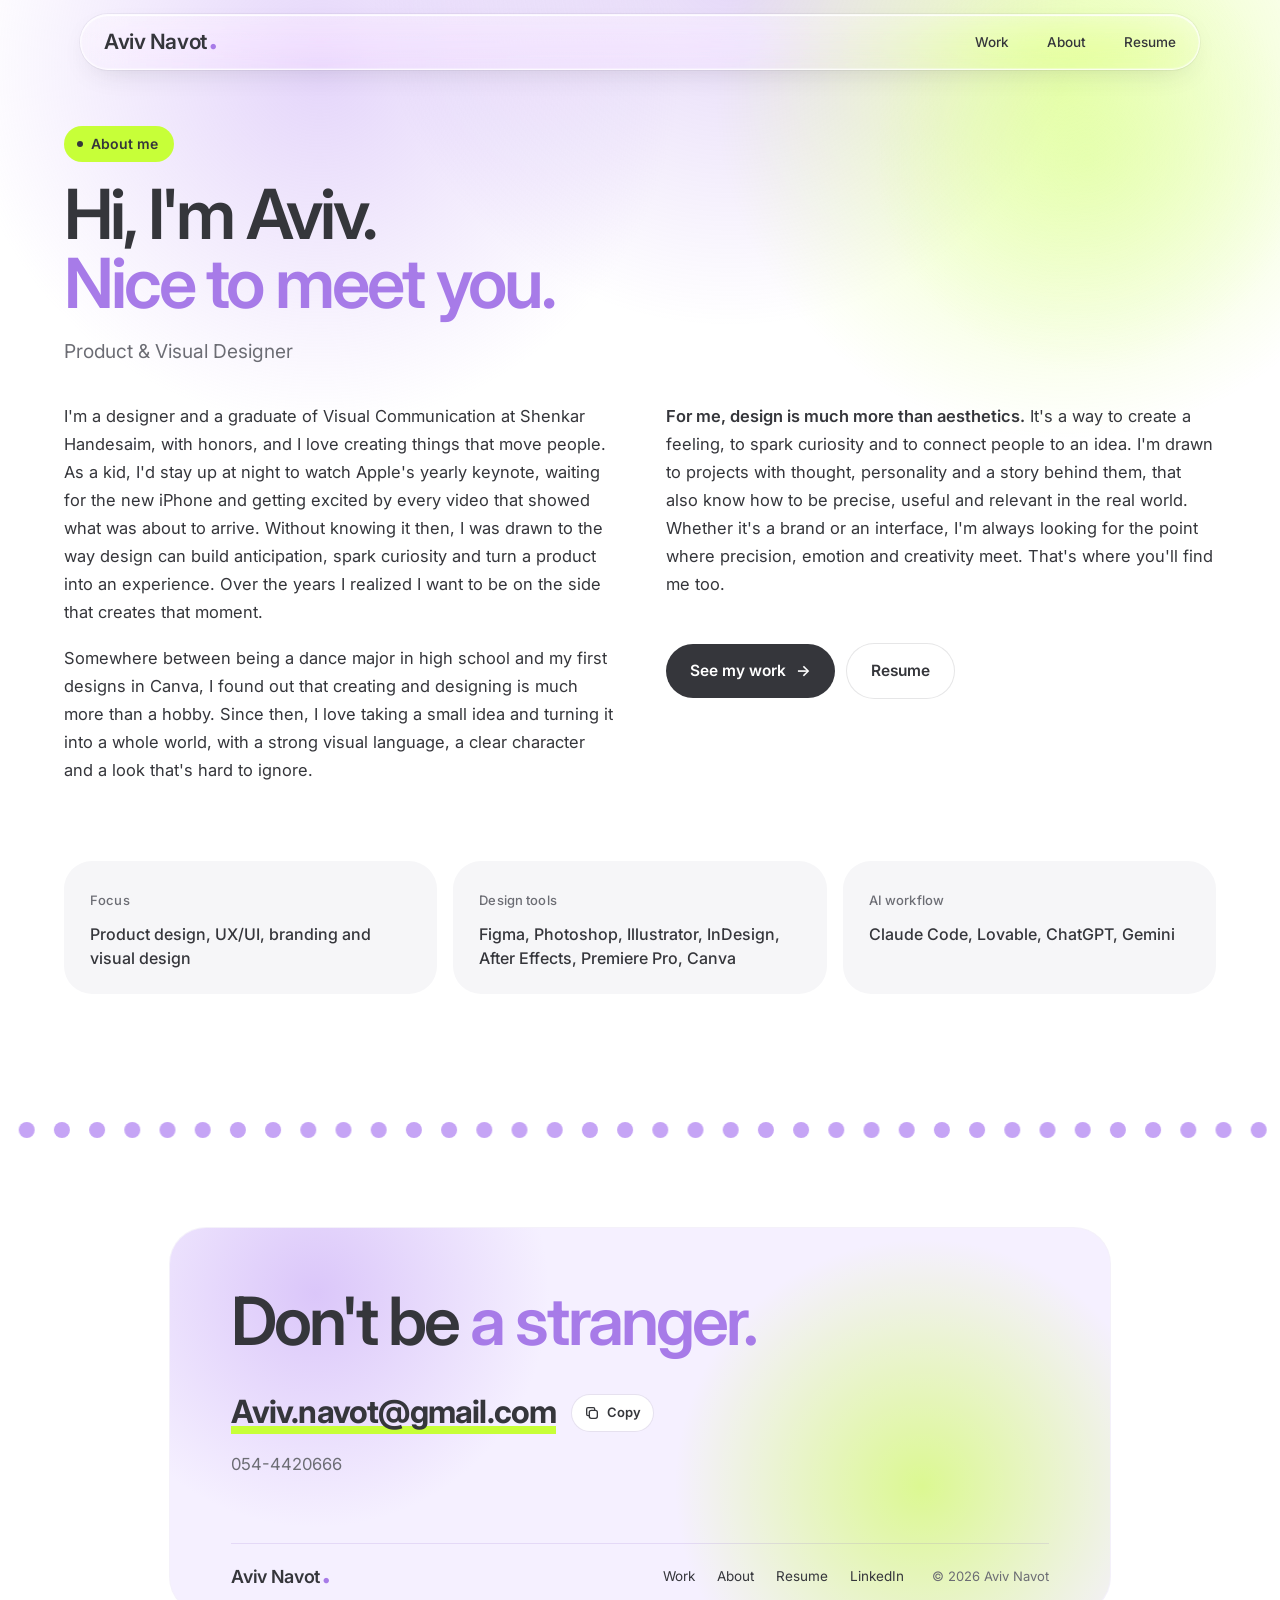
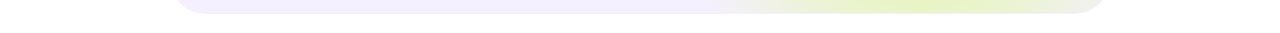
==== about.html @ 305eea99 "Redesign portfolio: new homepage, case studies, about and resume pages Co-Authored-By: Claude Opus 5" ====
<!DOCTYPE html>
<html lang="en" dir="ltr">
<head>
<meta charset="UTF-8">
<meta name="viewport" content="width=device-width, initial-scale=1.0">
<title>About — Aviv Navot</title>
<meta name="description" content="About Aviv Navot, product and visual designer from Herzliya: branding, UX/UI and digital experiences that feel alive.">
<link rel="preconnect" href="https://fonts.googleapis.com">
<link rel="preconnect" href="https://fonts.gstatic.com" crossorigin>
<link href="https://fonts.googleapis.com/css2?family=Inter:opsz,wght@14..32,300..700&display=swap" rel="stylesheet">
<link rel="stylesheet" href="css/style.css">
<link rel="stylesheet" href="css/case-study.css?v=29">
<link rel="stylesheet" href="css/home.css?v=3">
</head>
<body class="cs about" data-title-en="About — Aviv Navot">

  <header class="nav">
    <div class="nav-inner">
      <a href="index.html" class="brand">Aviv Navot<span class="dot">.</span></a>
      <button class="nav-toggle" id="navToggle" aria-label="Menu" aria-expanded="false">
        <span></span><span></span><span></span>
      </button>
      <nav class="nav-links" id="navLinks">
        <a href="index.html#work"><span class="en">Work</span></a>
        <a href="about.html"><span class="en">About</span></a>
        <a href="resume.html"><span class="en">Resume</span></a>
      </nav>
    </div>
  </header>

  <main>
    <section class="ab-hero">
      <div class="cs-aurora" aria-hidden="true"><i></i><i></i><i></i><i></i></div>
      <div class="ab-grid solo">
        <div class="ab-copy">
          <span class="cs-pill reveal"><span class="en">About me</span></span>
          <h1 class="ab-title reveal">Hi, I'm Aviv.<br><em>Nice to meet you.</em></h1>
          <p class="ab-role reveal">Product &amp; Visual Designer</p>

          <div class="ab-text"><div class="ab-col">
            <p class="reveal">I'm a designer and a graduate of Visual Communication at Shenkar Handesaim, with honors, and I love creating things that move people. As a kid, I'd stay up at night to watch Apple's yearly keynote, waiting for the new iPhone and getting excited by every video that showed what was about to arrive. Without knowing it then, I was drawn to the way design can build anticipation, spark curiosity and turn a product into an experience. Over the years I realized I want to be on the side that creates that moment.</p>
            <p class="reveal">Somewhere between being a dance major in high school and my first designs in Canva, I found out that creating and designing is much more than a hobby. Since then, I love taking a small idea and turning it into a whole world, with a strong visual language, a clear character and a look that's hard to ignore.</p>
          </div>
          <div class="ab-col">
            <p class="reveal"><strong>For me, design is much more than aesthetics.</strong> It's a way to create a feeling, to spark curiosity and to connect people to an idea. I'm drawn to projects with thought, personality and a story behind them, that also know how to be precise, useful and relevant in the real world. Whether it's a brand or an interface, I'm always looking for the point where precision, emotion and creativity meet. That's where you'll find me too.</p>
            <div class="ab-actions reveal">
            <a href="index.html#work" class="ab-btn">See my work <span aria-hidden="true">→</span></a>
            <a href="resume.html" class="ab-btn ghost">Resume</a>
          </div>
          </div></div>
        </div>
      </div>

      <div class="ab-facts">
        <div class="cs-card reveal"><span class="cs-label">Focus</span><p>Product design, UX/UI, branding and visual design</p></div>
        <div class="cs-card reveal"><span class="cs-label">Design tools</span><p>Figma, Photoshop, Illustrator, InDesign, After Effects, Premiere Pro, Canva</p></div>
        <div class="cs-card reveal"><span class="cs-label">AI workflow</span><p>Claude Code, Lovable, ChatGPT, Gemini</p></div>
      </div>
    </section>

    <section class="ab-dots" aria-hidden="true">
      <div class="hm-dots sm"></div>
    </section>
  </main>

  <footer class="cta-foot" id="contact">
    <div class="cta-card reveal">
      <span class="cta-aura" aria-hidden="true"></span>
      <h2 class="cta-title">Don't be <em>a stranger.</em></h2>
      <button type="button" class="cta-mail" data-copy="Aviv.navot@gmail.com" aria-label="Copy my email address: Aviv.navot@gmail.com">
        <span class="addr">Aviv.navot@gmail.com</span>
        <span class="cta-tip" aria-live="polite"><svg viewBox="0 0 24 24" aria-hidden="true"><rect x="8" y="8" width="12" height="12" rx="3"/><path d="M16 8V6a2 2 0 0 0-2-2H6a2 2 0 0 0-2 2v8a2 2 0 0 0 2 2h2"/></svg><span class="lbl">Copy</span></span>
      </button>
      <a class="cta-phone" href="tel:0544420666">054-4420666</a>
      <div class="cta-bottom">
        <a href="index.html" class="brand">Aviv Navot<span class="dot">.</span></a>
        <nav class="cta-links" aria-label="Footer">
          <a href="index.html#work">Work</a>
          <a href="about.html">About</a>
          <a href="resume.html">Resume</a>
          <a href="https://www.linkedin.com/in/aviv-navot-5a4806437" target="_blank" rel="noopener">LinkedIn</a>
        </nav>
        <span class="cta-note">© 2026 Aviv Navot</span>
      </div>
    </div>
  </footer>

  <script src="js/main.js"></script>
  <script src="js/case-study.js?v=27"></script>
  <script src="js/home.js?v=3"></script>
</body>
</html>
---- css/style.css ----
/* ============================================
   Aviv Navot — Portfolio
   Design system v2 — editorial, clean-lined
   ============================================ */

:root{
  --green-900:#0f3a20;
  --green-800:#1A5632;
  --green-700:#256d40;
  --green-600:#2f8350;
  --blush:#f3d9d6;
  --blush-soft:#f8e9e6;
  --cream:#faf6f0;
  --cream-deep:#f2ead9;
  --ink:#181c1a;
  --ink-soft:#4a534c;
  --line:rgba(24,28,26,0.12);
  --line-on-dark:rgba(250,246,240,0.22);
  --radius-lg:14px;
  --radius-md:10px;
  --radius-sm:6px;
  --maxw:1240px;
  --ease:cubic-bezier(.22,1,.36,1);
  --wine:#7a2140;
  --nav-h:68px;
}

*,*::before,*::after{ box-sizing:border-box; }
html{ scroll-behavior:smooth; }

body{
  margin:0;
  background:var(--cream);
  color:var(--ink);
  font-family:'Inter',-apple-system,BlinkMacSystemFont,sans-serif;
  font-size:16px;
  line-height:1.6;
  -webkit-font-smoothing:antialiased;
  overflow-x:hidden;
  padding-top:var(--nav-h);
}

html[lang="he"] body{ font-family:'Heebo','Inter',sans-serif; }
html[lang="he"]{ direction:rtl; }
html[lang="en"]{ direction:ltr; }

h1,h2,h3,h4{
  margin:0;
  font-family:'Fraunces','Georgia',serif;
  font-weight:600;
  letter-spacing:-0.01em;
  color:var(--green-900);
}
html[lang="he"] h1, html[lang="he"] h2, html[lang="he"] h3, html[lang="he"] h4{
  font-family:'Heebo',sans-serif;
  font-weight:700;
  letter-spacing:0;
}

p{ margin:0; }
a{ color:inherit; text-decoration:none; }
img{ max-width:100%; display:block; }
ul{ margin:0; padding:0; list-style:none; }
button{ font-family:inherit; }

/* language visibility toggle */
html[lang="en"] .he{ display:none !important; }
html[lang="he"] .en{ display:none !important; }

.wrap{
  max-width:var(--maxw);
  margin:0 auto;
  padding:0 clamp(20px,5vw,64px);
}

.eyebrow{
  display:inline-flex;
  align-items:center;
  gap:10px;
  font-size:12.5px;
  letter-spacing:0.16em;
  text-transform:uppercase;
  color:var(--green-700);
  font-weight:600;
}
.eyebrow::before{
  content:"";
  width:26px; height:1px;
  background:var(--green-700);
  display:inline-block;
}
html[lang="he"] .eyebrow{ letter-spacing:0; }
html[lang="he"] .eyebrow::before{ display:none; }
html[lang="he"] .eyebrow::after{
  content:"";
  width:26px; height:1px;
  background:var(--green-700);
  display:inline-block;
}

/* ============ NAV ============ */
/* Default = solid state (used on every page except the homepage hero) */
.nav{
  position:fixed; top:0; left:0; right:0; z-index:200;
  background:rgba(250,246,240,0.92);
  backdrop-filter:blur(14px) saturate(1.2);
  box-shadow:0 8px 26px -20px rgba(15,58,32,0.4);
  padding-top:env(safe-area-inset-top);
  transition:background .4s var(--ease), box-shadow .4s var(--ease);
}
.nav-inner{
  max-width:var(--maxw);
  margin:0 auto;
  padding:15px clamp(18px,5vw,64px);
  display:flex;
  align-items:center;
  justify-content:space-between;
  gap:16px;
}
.brand{
  font-family:'Fraunces',serif;
  font-weight:600;
  font-size:21px;
  color:var(--green-900);
  letter-spacing:-0.02em;
  display:flex;
  align-items:baseline;
  gap:8px;
  transition:color .4s var(--ease);
  white-space:nowrap;
}
html[lang="he"] .brand{ font-family:'Heebo',sans-serif; }
.brand .dot{ color:var(--green-700); font-size:36px; line-height:0; margin-left:-.17em; }

.nav-links{
  display:flex;
  align-items:center;
  gap:10px;
}
.nav-links a{
  font-size:13.5px;
  font-weight:600;
  color:var(--cream);
  padding:9px 18px;
  border-radius:999px;
  background:var(--green-800);
  transition:background .3s var(--ease), color .3s var(--ease);
  white-space:nowrap;
}
.nav-links a:hover{ background:var(--green-700); }

.lang-toggle{
  display:flex;
  align-items:center;
  gap:8px;
  font-size:12.5px;
  font-weight:600;
  flex:none;
}
.lang-toggle button{
  border:none;
  background:none;
  padding:2px 0;
  font-size:12.5px;
  font-weight:600;
  letter-spacing:0.02em;
  color:var(--ink-soft);
  cursor:pointer;
  position:relative;
  transition:color .3s var(--ease);
}
.lang-toggle button.active{ color:var(--green-800); }
.lang-toggle button.active::after{
  content:"";
  position:absolute; left:0; right:0; bottom:-4px;
  height:1.5px; background:var(--green-700);
}
.lang-toggle .sep{ color:var(--line); font-size:12px; }

/* hamburger toggle (mobile) */
.nav-toggle{
  display:none;
  flex:none;
  width:34px; height:34px;
  border:none; background:none;
  padding:0; margin:0;
  cursor:pointer;
  position:relative;
  z-index:210;
}
.nav-toggle span{
  position:absolute; left:6px; right:6px;
  height:2px; background:var(--green-900);
  border-radius:2px;
  transition:transform .3s var(--ease), opacity .3s var(--ease), background .3s var(--ease);
}
.nav-toggle span:nth-child(1){ top:11px; }
.nav-toggle span:nth-child(2){ top:17px; }
.nav-toggle span:nth-child(3){ top:23px; }
.nav-toggle.open span:nth-child(1){ transform:translateY(6px) rotate(45deg); }
.nav-toggle.open span:nth-child(2){ opacity:0; }
.nav-toggle.open span:nth-child(3){ transform:translateY(-6px) rotate(-45deg); }

/* -- transparent "on hero" state — homepage only, before scrolling past hero -- */
.nav.nav--on-hero{
  background:transparent;
  backdrop-filter:none;
  box-shadow:none;
}
.nav--on-hero .brand{ color:var(--cream); }
.nav--on-hero .brand .dot{ color:var(--blush); }
.nav--on-hero .nav-links a{ color:var(--cream); background:rgba(250,246,240,0.14); }
.nav--on-hero .nav-links a:hover{ background:rgba(250,246,240,0.24); }
.nav--on-hero .lang-toggle button{ color:rgba(250,246,240,0.65); }
.nav--on-hero .lang-toggle button.active{ color:var(--cream); }
.nav--on-hero .lang-toggle button.active::after{ background:var(--blush); }
.nav--on-hero .lang-toggle .sep{ color:rgba(250,246,240,0.4); }
.nav--on-hero .nav-toggle span{ background:var(--cream); }

/* ============ SECTION HEADERS ============ */
.section{ padding:80px 0; }
.section.tight{ padding:44px 0; }
.section-head{ margin-bottom:44px; }
.section-head h2{
  font-size:clamp(28px,3.2vw,40px);
  line-height:1.15;
}

/* ============ HERO ============ */
.hero{ padding:72px 0 84px; }
.hero-grid{
  display:grid;
  grid-template-columns:1.25fr 0.75fr;
  gap:72px;
  align-items:start;
}
.hero-kicker{ margin-bottom:22px; }
.hero h1{
  font-size:clamp(34px,4.2vw,52px);
  line-height:1.12;
  margin-bottom:22px;
  max-width:16ch;
}
.hero h1 em{ font-style:italic; color:var(--green-700); }
html[lang="he"] .hero h1 em{ font-style:normal; }

.hero-lede{
  font-size:16.5px;
  color:var(--ink-soft);
  max-width:48ch;
  margin-bottom:30px;
}
.hero-actions{
  display:flex;
  align-items:center;
  gap:28px;
  flex-wrap:wrap;
}

.btn{
  display:inline-flex;
  align-items:center;
  gap:10px;
  padding:14px 28px;
  border-radius:999px;
  background:var(--green-800);
  color:var(--cream);
  font-weight:600;
  font-size:14.5px;
  letter-spacing:0.01em;
  transition:transform .3s var(--ease), background .3s var(--ease);
}
.btn:hover{ background:var(--green-700); transform:translateY(-2px); }
.btn.ghost{
  background:transparent;
  color:var(--green-900);
  border:1px solid var(--line);
}
.btn.ghost:hover{ border-color:var(--green-700); background:rgba(26,86,50,0.04); }

.link-arrow{
  font-size:14.5px;
  font-weight:600;
  color:var(--green-800);
  display:inline-flex;
  align-items:center;
  gap:8px;
  border-bottom:1px solid var(--line);
  padding-bottom:2px;
}
.link-arrow .a{ transition:transform .3s var(--ease); display:inline-block; }
html[lang="he"] .link-arrow .a{ transform:scaleX(-1); }
.link-arrow:hover{ border-color:var(--green-700); }
.link-arrow:hover .a{ transform:translateX(4px); }
html[lang="he"] .link-arrow:hover .a{ transform:scaleX(-1) translateX(4px); }

/* -- hero info column (no boxes, hairline-separated) -- */
.hero-info{
  display:flex;
  flex-direction:column;
  gap:26px;
  padding-top:8px;
}
.info-block{
  padding-top:20px;
  border-top:1px solid var(--line);
}
.info-block:first-child{ padding-top:0; border-top:none; }
.info-label{
  display:block;
  font-family:'Inter',sans-serif;
  font-size:11.5px;
  text-transform:uppercase;
  letter-spacing:0.14em;
  font-weight:600;
  color:var(--green-700);
  margin-bottom:10px;
}
html[lang="he"] .info-label{ font-family:'Heebo',sans-serif; letter-spacing:0; }
.info-value{
  font-size:15px;
  color:var(--ink);
  line-height:1.7;
}
.info-value.contact-list{
  display:flex;
  flex-direction:column;
  gap:6px;
}
.info-value.contact-list a{
  font-weight:600;
  color:var(--green-900);
  width:fit-content;
  border-bottom:1px solid transparent;
  transition:border-color .2s var(--ease), color .2s var(--ease);
}
.info-value.contact-list a:hover{ border-color:var(--green-700); color:var(--green-700); }

/* ============ HERO COVER (homepage — full-viewport, mobile-first) ============ */
.hero-cover{
  position:relative;
  min-height:100svh;
  min-height:100vh;
  margin-top:calc(-1 * var(--nav-h));
  background:var(--green-900);
  color:var(--cream);
  display:flex;
  align-items:center;
  justify-content:center;
  overflow:hidden;
  padding:
    calc(env(safe-area-inset-top) + var(--nav-h) + 28px)
    max(20px, env(safe-area-inset-right))
    calc(env(safe-area-inset-bottom) + 60px)
    max(20px, env(safe-area-inset-left));
}
.hero-cover-inner{
  position:relative;
  z-index:3;
  text-align:center;
  max-width:760px;
  width:100%;
  margin-bottom:clamp(130px,30vh,300px); /* reserves room below for hero-photo, nudging text upward */
}
.hero-cover.no-photo .hero-cover-inner{ margin-bottom:0; }
.hero-hand{
  font-family:'Caveat','Fraunces',cursive;
  font-weight:600;
  font-size:clamp(19px,5.6vw,30px);
  color:var(--blush);
  margin:0 0 2px;
  line-height:1.3;
}
html[lang="he"] .hero-hand{ font-family:'Heebo',sans-serif; font-weight:600; font-size:clamp(16px,4.4vw,22px); }
.hero-big{
  font-family:'Fraunces',serif;
  font-style:italic;
  font-weight:600;
  color:var(--blush);
  font-size:clamp(56px,19vw,150px);
  line-height:0.94;
  margin:0;
  letter-spacing:-0.01em;
  word-break:keep-all;
}
html[lang="he"] .hero-big{ font-family:'Heebo',sans-serif; font-style:normal; font-weight:800; font-size:clamp(34px,12vw,104px); line-height:1.05; }
.hero-sign{
  margin-top:clamp(14px,3.4vw,24px);
  font-size:clamp(12.5px,3vw,15px);
  letter-spacing:0.16em;
  text-transform:uppercase;
  color:rgba(250,246,240,0.7);
}
html[lang="he"] .hero-sign{ letter-spacing:0.02em; }

.hero-flower{ position:absolute; z-index:1; opacity:0.95; }
.hero-flower.f1{ top:6%; left:4%; width:clamp(34px,9vw,64px); }
.hero-flower.f2{ top:11%; left:16%; width:clamp(22px,6vw,42px); opacity:.8; }
.hero-flower.f3{ top:7%; right:5%; width:clamp(36px,9.5vw,70px); }
.hero-flower.f4{ top:16%; right:16%; width:clamp(20px,5.5vw,38px); opacity:.8; }
.hero-flower.f5{ bottom:16%; left:6%; width:clamp(26px,7vw,50px); }
.hero-flower.f6{ bottom:8%; left:15%; width:clamp(18px,5vw,32px); opacity:.75; }
.hero-flower.f7{ bottom:16%; right:6%; width:clamp(26px,7vw,50px); }
.hero-flower.f8{ bottom:8%; right:15%; width:clamp(18px,5vw,32px); opacity:.75; }

.hero-curve{
  position:absolute;
  z-index:2;
  left:50%;
  bottom:-2px;
  transform:translateX(-50%);
  width:150%;
  height:clamp(46px,11vw,110px);
  background:var(--cream);
  border-radius:50% 50% 0 0/100% 100% 0 0;
}

/* -- hero photo: rises up centered, masked by hero-curve so she appears to step out of it -- */
.hero-photo{
  position:absolute;
  z-index:1;
  left:50%;
  bottom:0;
  transform:translateX(-50%);
  height:clamp(190px,40vh,420px);
  width:auto;
  max-width:80vw;
  pointer-events:none;
  user-select:none;
  filter:drop-shadow(0 18px 34px rgba(7,22,14,0.4));
}

/* ============ ABOUT TEASER (homepage) ============ */
.about-teaser{ padding:clamp(52px,10vw,90px) 0; }
.about-teaser-head{ margin-bottom:26px; }
.about-teaser-copy{
  display:flex;
  flex-direction:column;
  gap:18px;
  max-width:66ch;
  font-size:clamp(15.5px,2.2vw,17px);
  color:var(--ink-soft);
  line-height:1.75;
}
.about-teaser-copy strong{ color:var(--ink); }
.about-teaser-actions{ margin-top:28px; }

/* ============ PROJECT CHAPTERS (home) — full-bleed, sticky-media ============ */
.proj-list{ display:flex; flex-direction:column; }
.proj-row{
  position:relative;
  height:140svh;
  height:140vh;
}
.proj-link{ display:block; height:100%; }
.proj-media{
  position:sticky;
  top:0;
  width:100%;
  height:100svh;
  height:100vh;
  overflow:hidden;
  background:var(--cream-deep);
}
.proj-media img{
  width:100%; height:100%;
  object-fit:cover;
  display:block;
}

.proj-overlay{
  position:absolute; inset:0;
  display:flex;
  flex-direction:column;
  justify-content:flex-end;
  padding:clamp(20px,5vw,48px);
  padding-bottom:calc(env(safe-area-inset-bottom) + clamp(28px,7vw,56px));
  background:linear-gradient(180deg,
    rgba(7,22,14,0) 30%,
    rgba(7,22,14, calc(0.28 + 0.42 * var(--progress, 0.35))) 68%,
    rgba(7,22,14, calc(0.6 + 0.3 * var(--progress, 0.35))) 100%);
  transition:background .15s linear;
}
.proj-index{
  position:absolute;
  top:calc(env(safe-area-inset-top) + clamp(18px,4vw,32px));
  left:clamp(20px,5vw,48px);
  font-family:'Fraunces',serif;
  font-size:13px;
  color:rgba(250,246,240,0.75);
  letter-spacing:0.05em;
}
html[lang="he"] .proj-index{ left:auto; right:clamp(20px,5vw,48px); font-family:'Heebo',sans-serif; }

.proj-kicker{
  font-size:12px;
  font-weight:600;
  text-transform:uppercase;
  letter-spacing:0.1em;
  color:var(--blush);
  margin-bottom:10px;
  display:block;
}
html[lang="he"] .proj-kicker{ letter-spacing:0; }

.proj-title-row{
  display:flex;
  align-items:flex-end;
  justify-content:space-between;
  gap:20px;
}
.proj-heading{
  color:#fff;
  font-size:clamp(30px,8vw,46px);
  line-height:1.03;
}
.proj-arrow{
  flex:none;
  font-size:22px;
  color:#fff;
  opacity:0.85;
  transition:transform .35s var(--ease);
}
html[lang="he"] .proj-arrow{ transform:scaleX(-1); }
.proj-row:hover .proj-arrow{ transform:translateX(6px); opacity:1; }
html[lang="he"] .proj-row:hover .proj-arrow{ transform:scaleX(-1) translateX(6px); }

.proj-specialties{
  display:flex;
  flex-wrap:wrap;
  align-items:center;
  gap:0;
  margin-top:12px;
  font-size:13.5px;
  color:rgba(250,246,240,0.88);
  font-weight:500;
}
.proj-specialties li{ display:flex; align-items:center; }
.proj-specialties li:not(:last-child)::after{
  content:"·";
  margin:0 10px;
  color:rgba(250,246,240,0.5);
}

/* ============ PROJECT PAGE ============ */
.project-hero{ padding:60px 0 0; }
.breadcrumb{
  display:flex; align-items:center; gap:10px;
  font-size:13.5px; color:var(--ink-soft); margin-bottom:30px;
}
.breadcrumb a{ color:var(--green-700); font-weight:600; }
.breadcrumb a:hover{ text-decoration:underline; }

.project-head{ max-width:74ch; }
.project-head h1{ font-size:clamp(32px,4.4vw,54px); line-height:1.08; margin:14px 0 20px; }
.project-head .lede{ color:var(--ink-soft); font-size:17px; }

/* -- spec strip, replaces boxed meta card -- */
.specs{
  display:flex;
  flex-wrap:wrap;
  gap:clamp(28px,4vw,64px);
  padding:26px 0;
  margin-top:38px;
  border-top:1px solid var(--line);
  border-bottom:1px solid var(--line);
}
.spec{ display:flex; flex-direction:column; gap:7px; }
.spec .k{
  font-size:11px; text-transform:uppercase; letter-spacing:0.1em;
  color:var(--ink-soft);
}
html[lang="he"] .spec .k{ letter-spacing:0; }
.spec .v{ font-size:14.5px; font-weight:600; color:var(--ink); }
.spec .v.list{ display:flex; flex-wrap:wrap; gap:0; }
.spec .v.list span:not(:last-child)::after{ content:"·"; margin:0 8px; color:var(--ink-soft); font-weight:400; }

.project-body{ padding:52px 0 0; }
.prose{
  max-width:74ch;
  font-size:16.5px;
  color:var(--ink-soft);
  display:flex;
  flex-direction:column;
  gap:20px;
  margin-bottom:44px;
}
.prose strong{ color:var(--ink); }

.gallery{
  display:grid;
  grid-template-columns:repeat(6,1fr);
  gap:18px;
}
.gallery figure{ margin:0; border-radius:var(--radius-md); overflow:hidden; background:var(--cream-deep); }
.gallery img{ width:100%; height:100%; object-fit:cover; transition:transform .6s var(--ease); }
.gallery figure:hover img{ transform:scale(1.03); }
.gallery .g-wide{ grid-column:span 6; }
.gallery .g-half{ grid-column:span 3; }
.gallery .g-third{ grid-column:span 2; }

/* -- next project, plain text link -- */
.next-project{
  padding:60px 0 90px;
  margin-top:24px;
}
.next-project .label{
  font-size:12.5px; letter-spacing:0.1em; text-transform:uppercase;
  color:var(--ink-soft); margin-bottom:16px; display:block;
}
html[lang="he"] .next-project .label{ letter-spacing:0; }
.next-card{
  display:flex; align-items:center; justify-content:space-between; gap:24px;
  padding:26px 0;
  border-top:1px solid var(--line);
  transition:padding .3s var(--ease);
}
.next-card h3{ font-size:clamp(26px,3.6vw,40px); transition:color .3s var(--ease); }
.next-card .arrow{ font-size:26px; color:var(--green-800); transition:transform .35s var(--ease); }
html[lang="he"] .next-card .arrow{ transform:scaleX(-1); }
.next-card:hover h3{ color:var(--green-700); }
.next-card:hover .arrow{ transform:translateX(8px); }
html[lang="he"] .next-card:hover .arrow{ transform:scaleX(-1) translateX(8px); }

/* ============ ABOUT PAGE ============ */
.about-hero{ padding:64px 0 0; }
.about-grid{
  display:grid;
  grid-template-columns:1.3fr 0.7fr;
  gap:72px;
  align-items:start;
  padding:44px 0 80px;
}
.about-copy{ display:flex; flex-direction:column; gap:22px; max-width:62ch; }
.about-copy p{ font-size:17px; color:var(--ink-soft); line-height:1.75; }
.about-copy p strong{ color:var(--ink); }
.about-side{ display:flex; flex-direction:column; gap:26px; }

/* ============ CONTACT PAGE ============ */
.contact-grid{
  display:grid;
  grid-template-columns:repeat(2,1fr);
  gap:1px;
  background:var(--line);
  border:1px solid var(--line);
  margin-top:48px;
  border-radius:var(--radius-md);
  overflow:hidden;
}
.contact-card{
  background:var(--cream);
  padding:28px 26px;
  display:flex;
  flex-direction:column;
  gap:8px;
  position:relative;
}
a.contact-card{ transition:background .3s var(--ease); }
a.contact-card:hover{ background:var(--cream-deep); }
.contact-card-label{
  font-size:11px;
  text-transform:uppercase;
  letter-spacing:0.1em;
  color:var(--ink-soft);
}
html[lang="he"] .contact-card-label{ letter-spacing:0; }
.contact-card-value{
  font-family:'Fraunces',serif;
  font-size:clamp(17px,2.4vw,22px);
  color:var(--green-900);
}
html[lang="he"] .contact-card-value{ font-family:'Heebo',sans-serif; font-weight:700; }
.contact-card-arrow{
  position:absolute; top:26px; right:26px;
  font-size:18px; color:var(--green-700);
  opacity:0; transform:translateX(-4px);
  transition:opacity .3s var(--ease), transform .3s var(--ease);
}
html[lang="he"] .contact-card-arrow{ right:auto; left:26px; transform:scaleX(-1) translateX(-4px); }
a.contact-card:hover .contact-card-arrow{ opacity:1; transform:translateX(0); }
html[lang="he"] a.contact-card:hover .contact-card-arrow{ transform:scaleX(-1) translateX(0); }

/* ============ FOOTER ============ */
.site-footer{
  border-top:1px solid var(--line);
  padding:48px 0 40px;
  margin-top:20px;
}
.footer-grid{
  display:flex;
  align-items:center;
  justify-content:space-between;
  gap:24px;
  flex-wrap:wrap;
}
.footer-grid .brand{ font-size:19px; }
.footer-links{ display:flex; gap:28px; flex-wrap:wrap; }
.footer-links a{ font-size:13.5px; color:var(--ink-soft); }
.footer-links a:hover{ color:var(--green-800); }
.footer-note{ font-size:12.5px; color:var(--ink-soft); opacity:.7; margin-top:18px; }

/* ============ MOBILE NAV OVERLAY ============ */
@media (max-width: 720px){
  .nav-toggle{ display:block; }
  .nav-links{
    position:fixed;
    inset:0;
    top:0;
    flex-direction:column;
    justify-content:center;
    align-items:center;
    gap:20px;
    background:var(--green-900);
    padding:100px 24px 40px;
    transform:translateY(-8px);
    opacity:0;
    pointer-events:none;
    transition:opacity .35s var(--ease), transform .35s var(--ease);
  }
  .nav-links.open{
    opacity:1;
    transform:translateY(0);
    pointer-events:auto;
  }
  .nav-links a{
    font-size:19px;
    background:transparent;
    color:var(--cream);
    padding:10px 22px;
  }
  .nav-links a:hover{ background:rgba(250,246,240,0.1); }
}

/* ============ RESPONSIVE ============ */
@media (max-width: 980px){
  .about-grid{ grid-template-columns:1fr; gap:36px; }
  .gallery{ grid-template-columns:repeat(2,1fr); }
  .gallery .g-wide, .gallery .g-half, .gallery .g-third{ grid-column:span 2; }
}
@media (max-width: 640px){
  .contact-grid{ grid-template-columns:1fr; }
}
@media (max-width: 560px){
  .section{ padding:56px 0; }
  .proj-title-row{ flex-direction:column; align-items:flex-start; gap:10px; }
  .specs{ gap:22px; }
}

/* -- mobile-only: compact editorial previews instead of full-screen sticky chapters -- */
@media (max-width: 640px){
  .proj-row{
    height:auto;
  }
  .proj-link{
    height:auto;
    display:block;
  }
  .proj-media{
    position:relative;
    top:auto;
    height:48svh;
    height:48vh;
    min-height:380px;
    max-height:520px;
  }
  .proj-overlay{
    padding:16px 18px calc(env(safe-area-inset-bottom) + 16px);
    background:linear-gradient(180deg,
      rgba(7,22,14,0) 30%,
      rgba(7,22,14,0.5) 68%,
      rgba(7,22,14,0.78) 100%);
  }
  .proj-index{
    top:calc(env(safe-area-inset-top) + 12px);
    font-size:11.5px;
  }
  .proj-kicker{
    font-size:11px;
    margin-bottom:6px;
  }
  .proj-heading{
    font-size:clamp(21px,6.5vw,28px);
  }
  .proj-specialties{
    font-size:11.5px;
    margin-top:6px;
  }
  .proj-arrow{ font-size:18px; }
}

/* respect reduced motion */
@media (prefers-reduced-motion: reduce){
  .reveal{ transition:none; opacity:1; transform:none; }
  html{ scroll-behavior:auto; }
}

/* reveal-on-scroll */
.reveal{ opacity:0; transform:translateY(20px); transition:opacity .8s var(--ease), transform .8s var(--ease); }
.reveal.in{ opacity:1; transform:translateY(0); }

/* English-only portfolio: language switch removed */
.lang-toggle{ display:none !important; }
---- css/case-study.css ----
/* ============================================
   Case study layer — clean / airy direction
   White page, subtle grey containers, colour only in type.
   Scoped to body.cs. Project accent via --pj-accent.
   ============================================ */

body.cs{
  /* portfolio palette: Acid Lime x Soft Lilac on white, graphite type.
     Project imagery keeps its own colours (Pinch stays red). */
  --c-graphite:#35363B;
  --c-lime:#C7FF38;
  --c-lilac:#C5A4F5;
  --c-orchid:#A77BE8;
  --c-orchid-ink:#7650C2;   /* accessible orchid for small text */
  --c-mist:#F5F0FF;
  --cs-bg:#FFFFFF;
  --cs-ink:var(--c-graphite);
  --cs-soft:#6C6D74;
  --cs-faint:#A3A4AB;
  --cs-line:#ECECEF;
  --cs-card:#F6F6F8;
  --cs-card-2:#FBFBFC;
  --pj-accent:var(--c-orchid);
  --cs-display:'Inter',-apple-system,BlinkMacSystemFont,"Segoe UI","Helvetica Neue",Arial,sans-serif;
  --cs-body:'Inter',-apple-system,BlinkMacSystemFont,"Segoe UI","Helvetica Neue",Arial,sans-serif;
  font-optical-sizing:auto;
  --cs-text:880px;
  --cs-media:1120px;
  --cs-radius:32px;
  background:var(--cs-bg);
  color:var(--cs-ink);
  font-family:var(--cs-body);
  font-size:17.5px;
  line-height:1.65;
}
html[lang="he"] body.cs{ --cs-display:'Heebo',-apple-system,"Segoe UI",Arial,sans-serif; --cs-body:'Heebo',-apple-system,"Segoe UI",Arial,sans-serif; }

/* quieter nav on case-study pages */
body.cs .nav{
  top:14px; left:0; right:0; margin-inline:auto; width:min(1120px, calc(100% - 32px));
  border-radius:999px; background:transparent; box-shadow:none; border:0; backdrop-filter:none;
}
/* the glass lives on a pseudo-element, so the mobile menu (position:fixed) is not trapped inside the capsule */
body.cs .nav::before{
  content:""; position:absolute; inset:0; border-radius:inherit; z-index:-1;
  background:linear-gradient(180deg, rgba(255,255,255,.34), rgba(255,255,255,.14));
  -webkit-backdrop-filter:blur(22px) saturate(1.8); backdrop-filter:blur(22px) saturate(1.8);
  border:1px solid rgba(255,255,255,.7);
  box-shadow:inset 0 1px 1px rgba(255,255,255,.9), inset 0 -1px 1px rgba(255,255,255,.35), 0 0 0 1px rgba(53,54,59,.05), 0 10px 30px -14px rgba(53,54,59,.22);
}
body.cs .nav-inner{ max-width:none; padding:9px 10px 9px 24px; }
body.cs .nav{ transition:width .7s cubic-bezier(.16,1,.3,1), top .5s cubic-bezier(.16,1,.3,1); }
body.cs .nav .brand{ transition:opacity .35s ease, max-width .6s cubic-bezier(.16,1,.3,1); max-width:200px; overflow:hidden; }
@media (min-width:721px){
  body.cs.nav-compact .nav{ width:300px; top:12px; }
  body.cs.nav-compact .nav .brand{ opacity:0; max-width:0; pointer-events:none; }
  body.cs.nav-compact .nav-inner{ justify-content:center; padding:7px; gap:0; }
}
body.cs{ padding-top:calc(var(--nav-h) + 28px); }
body.cs .brand{ font-family:var(--cs-display); font-weight:600; color:var(--cs-ink); letter-spacing:-0.02em; }
body.cs .brand .dot{ color:var(--pj-accent); font-size:36px; line-height:0; margin-left:-.17em; }
body.cs .nav-links a{ background:transparent; color:var(--cs-ink); font-weight:500; padding:8px 14px; }
body.cs .nav-links a{ position:relative; }
body.cs .nav-links a:hover{ background:var(--c-mist); }
body.cs .nav-links a::after{ content:""; position:absolute; left:14px; right:14px; bottom:4px; height:2px; border-radius:2px; background:var(--c-lime); transform:scaleX(0); transition:transform .3s var(--ease); }
body.cs .nav-links a:hover::after{ transform:scaleX(1); }
body.cs .lang-toggle button.active{ color:var(--cs-ink); }
body.cs .lang-toggle button.active::after{ background:var(--c-lime); height:2px; }
@media (max-width:720px){
  body.cs .nav-links{ background:#fff; }
  body.cs .nav-links a{ color:var(--cs-ink); }
  body.cs .nav-toggle span{ background:var(--cs-ink); }
}

/* ---------- layout primitives ---------- */
.cs-text{ max-width:var(--cs-text); margin-inline:auto; padding-inline:max(20px, env(safe-area-inset-left,0px)); }
.cs-media{ max-width:calc(var(--cs-media) + 40px); margin-inline:auto; padding-inline:max(20px, env(safe-area-inset-left,0px)); }
.cs-sec{ padding-block:clamp(88px,12vw,160px) 0; }
.cs-sec + .cs-sec{ padding-top:clamp(120px,15vw,200px); }

.cs-pill{
  display:inline-flex; align-items:center; gap:8px; height:36px; padding:0 16px 0 13px; border-radius:999px;
  font-size:14px; font-weight:600; color:var(--cs-ink); background:var(--c-lime);
}
.cs-pill::before{ content:""; width:6px; height:6px; border-radius:50%; background:var(--cs-ink); }

.cs-head{ display:grid; grid-template-columns:auto minmax(0,1fr); column-gap:clamp(20px,3vw,40px); align-items:start; }
.cs-head > *:not(.cs-glass){ grid-column:2; }
.cs-head.flip{ grid-template-columns:minmax(0,1fr) auto; }
.cs-head.flip > *:not(.cs-glass){ grid-column:1; }
.cs-head.flip > .cs-glass{ grid-column:2; }
.cs-glass{
  grid-column:1; grid-row:1 / span 4; position:relative; display:flex; align-items:center; justify-content:center;
  min-width:clamp(150px,17vw,260px); margin-top:-0.08em; padding-inline-end:4px;
  animation:csFloat 7s ease-in-out infinite; animation-delay:var(--fd,0s); will-change:transform;
}
/* aura: a soft colour glow behind the digits (gradient only, no blur filter, so scrolling stays light) */
.cs-glass::before{
  content:""; position:absolute; left:50%; top:50%; width:150%; aspect-ratio:1; border-radius:50%;
  background:radial-gradient(circle at 50% 50%, var(--g2) 0%, var(--g1) 34%, rgba(255,255,255,0) 68%);
  opacity:.75; transform:translate(-50%,-50%); animation:csAura 9s ease-in-out infinite; animation-delay:var(--fd,0s);
  will-change:transform;
}
.cs-glass .pane{ position:relative; display:block; }
/* the digits: solid graphite, big and tight, with the colour aura behind */
.cs-glass .pane span{
  display:block; font-family:var(--cs-display); font-weight:600; letter-spacing:-0.075em; line-height:.82;
  font-size:clamp(120px,15vw,230px); font-variant-numeric:tabular-nums; color:var(--cs-ink);
  font-feature-settings:"ss01","cv11";
}
.cs-glass.g-red{ --g1:#E9DCFD; --g2:var(--c-lilac); --t:167,123,232; }     /* lilac */
.cs-glass.g-rose{ --g1:#EEFFC4; --g2:var(--c-lime); --t:120,160,20; }        /* lime */
.cs-glass.g-yellow{ --g1:#F1E8FF; --g2:#D9C3FA; --t:118,80,194; }            /* soft lilac */
.cs-glass.g-pink{ --g1:#E2D2FB; --g2:var(--c-orchid); --t:118,80,194; }      /* orchid */
@keyframes csFloat{ 0%,100%{ transform:translateY(0); } 50%{ transform:translateY(-10px); } }
@keyframes csAura{ 0%,100%{ transform:translate(-50%,-50%) scale(1); } 50%{ transform:translate(-46%,-54%) scale(1.08); } }
.cs-h2{
  font-family:var(--cs-display); font-weight:600; letter-spacing:-0.04em; color:var(--cs-ink);
  font-size:clamp(38px,5.4vw,68px); line-height:1.02; margin-top:22px; max-width:15ch; text-wrap:balance;
}
html[lang="he"] .cs-h2{ letter-spacing:-0.015em; line-height:1.08; }
.cs-h2 em, .cs-h3 em{ font-style:normal; color:var(--pj-accent); }
.cs-lede{ margin-top:22px; font-size:clamp(18px,1.6vw,20px); line-height:1.6; color:var(--cs-soft); max-width:58ch; }
.cs-h3{ font-family:var(--cs-display); font-weight:600; letter-spacing:-0.025em; font-size:clamp(24px,2.4vw,32px); line-height:1.15; color:var(--cs-ink); text-wrap:balance; }
html[lang="he"] .cs-h3{ letter-spacing:-0.01em; }
.cs-label{ font-size:13px; font-weight:500; color:var(--cs-soft); letter-spacing:0.01em; }
.cs-sub{ margin-top:clamp(72px,9vw,120px); }
.cs-sub > .cs-h3 + *{ margin-top:28px; }

.cs-card{ background:var(--cs-card); border-radius:var(--cs-radius); padding:clamp(24px,3vw,40px); }
.cs-figure{ margin:0; border-radius:var(--cs-radius); overflow:hidden; background:var(--cs-card); }
.cs-figure img, .cs-figure video{ width:100%; height:100%; object-fit:cover; display:block; }
.cs-caption{ margin-top:14px; font-size:14.5px; color:var(--cs-soft); }

/* ---------- hero ---------- */
.cs-hero{ position:relative; padding-top:clamp(36px,5vw,64px); text-align:center; isolation:isolate; }
.cs-aurora{ position:absolute; inset:-120px 0 auto; height:620px; z-index:-1; pointer-events:none; overflow:hidden; }
.cs-aurora i{ position:absolute; width:62vw; max-width:860px; aspect-ratio:1; border-radius:50%; will-change:transform; animation:csDrift 24s ease-in-out infinite; }
.cs-aurora i:nth-child(1){ background:radial-gradient(circle, rgba(197,164,245,.46), rgba(197,164,245,0) 64%); left:-6%; top:-34%; }
.cs-aurora i:nth-child(2){ background:radial-gradient(circle, rgba(167,123,232,.30), rgba(167,123,232,0) 64%); left:26%; top:-50%; animation-delay:-8s; }
.cs-aurora i:nth-child(3){ background:radial-gradient(circle, rgba(199,255,56,.38), rgba(199,255,56,0) 62%); right:-14%; top:-30%; animation-delay:-16s; }
.cs-aurora i:nth-child(4){ background:radial-gradient(circle, rgba(215,255,140,.34), rgba(215,255,140,0) 62%); right:-4%; top:6%; width:38vw; animation-delay:-4s; }
@keyframes csDrift{ 0%,100%{ transform:translate3d(0,0,0); } 50%{ transform:translate3d(4%,5%,0); } }
.cs-hero .breadcrumb{ justify-content:center; margin-bottom:28px; font-size:14px; color:var(--cs-soft); }
.cs-hero .breadcrumb a{ color:var(--cs-ink); }
.cs-hero h1{
  font-family:var(--cs-display); font-weight:600; letter-spacing:-0.045em; color:var(--cs-ink);
  font-size:clamp(38px,5.4vw,78px); line-height:1.02; margin:0 auto; max-width:19ch; text-wrap:balance;
  min-height:3em;
}
html[lang="he"] .cs-hero h1{ letter-spacing:-0.02em; line-height:1.08; }
.cs-hero h1 em{ font-style:normal; color:var(--pj-accent); }
.cs-hero .cs-lede{ margin:28px auto 0; max-width:52ch; }
.cs-hero-figure{ margin-top:clamp(48px,7vw,88px); aspect-ratio:16/9; }
.cs-hero-figure img{ object-position:50% 35%; }

/* headline: each word rises into place with a soft blur */
[data-words] .w{ display:inline-block; opacity:0; transform:translateY(.55em); filter:blur(10px);
  transition:opacity .9s cubic-bezier(.16,1,.3,1), transform 1s cubic-bezier(.16,1,.3,1), filter .9s cubic-bezier(.16,1,.3,1);
  transition-delay:var(--wd,0ms); }
[data-words].go .w{ opacity:1; transform:none; filter:blur(0); }
/* typewriter (unused) */
.tw-ch{ opacity:0; }
.tw-ch.on{ opacity:1; }
.tw-caret{ display:inline-block; width:0.06em; height:0.9em; margin-inline-start:0.04em; background:var(--pj-accent); vertical-align:-0.08em; animation:twBlink 1s steps(1) infinite; }
@keyframes twBlink{ 50%{ opacity:0; } }

.cs-meta{ display:grid; grid-template-columns:repeat(4,minmax(0,1fr)); gap:16px; margin-top:20px; text-align:start; }
.cs-meta > div{ background:var(--cs-card); border-radius:26px; padding:18px 20px; }
.cs-meta .v{ display:block; margin-top:6px; font-size:15.5px; font-weight:600; color:var(--cs-ink); line-height:1.4; }
.cs-meta .accent{ color:var(--cs-ink); }
.cs-meta .accent::before{ content:""; display:inline-block; width:8px; height:8px; border-radius:50%; background:var(--c-lime); margin-inline-end:8px; vertical-align:1px; }

/* ---------- goals + kpi ---------- */
.cs-two{ display:grid; grid-template-columns:repeat(2,minmax(0,1fr)); gap:16px; margin-top:clamp(40px,5vw,64px); }
.cs-goal{ display:flex; flex-direction:column; gap:28px; justify-content:flex-start; }
.cs-goal .who{ font-size:14px; font-weight:600; color:var(--c-orchid-ink); }
.cs-goal p{ font-family:var(--cs-display); font-weight:500; letter-spacing:-0.02em; font-size:clamp(21px,2vw,26px); line-height:1.3; }
.cs-kpi-list{ display:flex; flex-direction:column; margin-top:14px; }
.cs-kpi-list li{ padding:14px 0; border-top:1px solid #E7E4DC; font-size:17px; }
.cs-note-text{ margin-top:16px; font-size:15px; color:var(--cs-soft); }

/* ---------- accordion ---------- */
.cs-acc{ display:flex; flex-direction:column; gap:12px; margin-top:clamp(32px,4vw,48px); }
.cs-acc details{ background:var(--cs-card); border-radius:28px; border:1px solid transparent; transition:background .3s var(--ease), border-color .3s var(--ease); }
.cs-acc details[open]{ background:var(--c-mist); border-color:var(--c-lilac); }
.cs-acc summary{
  list-style:none; cursor:pointer; display:flex; align-items:center; gap:18px; padding:22px 22px 22px 28px;
  font-family:var(--cs-display); font-weight:600; letter-spacing:-0.025em; font-size:clamp(19px,1.9vw,24px); line-height:1.25; color:var(--cs-ink);
}
html[lang="he"] .cs-acc summary{ padding:22px 28px 22px 22px; letter-spacing:-0.01em; }
.cs-acc summary::-webkit-details-marker{ display:none; }
.cs-acc summary .n{ font-size:20px; font-weight:600; min-width:34px; color:var(--c-orchid-ink); letter-spacing:0; min-width:24px; }
.cs-acc summary .t{ flex:1; }
.cs-acc summary .pm{
  flex:none; width:46px; height:46px; border-radius:18px; background:#ECECEF; position:relative; transition:background .25s var(--ease);
}
.cs-acc summary .pm::before, .cs-acc summary .pm::after{
  content:""; position:absolute; left:50%; top:50%; width:18px; height:2px; border-radius:2px; background:var(--cs-ink);
  transform:translate(-50%,-50%); transition:transform .35s var(--ease);
}
.cs-acc summary .pm::after{ transform:translate(-50%,-50%) rotate(90deg); }
.cs-acc details[open] summary .pm::before{ transform:translate(-50%,-50%) rotate(45deg); }
.cs-acc details[open] summary .pm::after{ transform:translate(-50%,-50%) rotate(135deg); }
.cs-acc summary .pm{ transition:background .25s var(--ease), transform .35s cubic-bezier(.34,1.56,.64,1); }
.cs-acc summary:hover .pm{ background:var(--c-lime); transform:scale(1.14); }
.cs-acc summary .t{ transition:transform .35s var(--ease); }
.cs-acc summary:hover .t{ transform:translateX(4px); }
html[lang="he"] .cs-acc summary:hover .t{ transform:translateX(-4px); }
.cs-acc details[open] summary .pm{ background:var(--cs-ink); }
.cs-acc details[open] summary .pm::before, .cs-acc details[open] summary .pm::after{ background:var(--c-lime); }
.cs-acc summary:focus-visible{ outline:2px solid var(--pj-accent); outline-offset:3px; border-radius:28px; }
.cs-acc .body{ padding:0 28px 26px calc(28px + 34px + 18px); color:var(--cs-soft); font-size:17px; line-height:1.65; max-width:70ch; }
html[lang="he"] .cs-acc .body{ padding:0 calc(28px + 24px + 18px) 26px 28px; }
.cs-acc .body q{ display:block; margin-top:10px; color:var(--cs-ink); font-style:italic; }
html[lang="he"] .cs-acc .body q{ font-style:normal; }
.cs-acc details[open] .body{ animation:accIn .45s var(--ease); }
@keyframes accIn{ from{ opacity:0; transform:translateY(-6px);} to{ opacity:1; transform:none; } }

/* ---------- research ---------- */
.cs-three{ display:grid; grid-template-columns:repeat(3,minmax(0,1fr)); gap:16px; margin-top:clamp(40px,5vw,64px); }
.cs-method{ display:flex; flex-direction:column; gap:10px; }
.cs-method .big{ font-family:var(--cs-display); font-weight:600; font-size:52px; letter-spacing:-0.04em; line-height:1; color:var(--pj-accent); }
.cs-method .t{ font-weight:600; color:var(--cs-ink); margin-top:8px; }
.cs-method .d{ font-size:15.5px; color:var(--cs-soft); line-height:1.6; }
.cs-status{ align-self:flex-start; margin-top:6px; font-size:12.5px; font-weight:500; padding:5px 12px; border-radius:999px; background:#fff; color:var(--cs-soft); border:1px solid var(--cs-line); }

.cs-quotes{ display:grid; grid-template-columns:repeat(2,minmax(0,1fr)); gap:clamp(24px,4vw,56px); }
.cs-quote{ margin:0; }
.cs-quote blockquote{ margin:0; font-family:var(--cs-display); font-weight:500; letter-spacing:-0.025em; font-size:clamp(22px,2.3vw,30px); line-height:1.3; color:var(--cs-ink); }
.cs-quote blockquote::before{ content:"“"; display:block; color:var(--c-lilac); font-size:56px; line-height:.7; margin-bottom:8px; }
.cs-quote figcaption{ margin-top:18px; font-size:15px; color:var(--cs-soft); }
.cs-quote figcaption strong{ color:var(--cs-ink); font-weight:600; }

.cs-matrix-scroll{ overflow-x:auto; -webkit-overflow-scrolling:touch; }
.cs-matrix{ width:100%; min-width:580px; border-collapse:collapse; font-size:16px; }
.cs-matrix th, .cs-matrix td{ padding:16px 12px; text-align:start; border-bottom:1px solid #E7E4DC; }
.cs-matrix tbody tr:last-child th, .cs-matrix tbody tr:last-child td{ border-bottom:none; }
.cs-matrix thead th{ font-size:13px; font-weight:500; color:var(--cs-soft); }
.cs-matrix th[scope="row"]{ font-weight:500; color:var(--cs-ink); width:36%; }
.cs-matrix .pj{ color:var(--cs-ink); font-weight:700; }
.cs-matrix td.pj, .cs-matrix th.pj{ background:var(--c-mist); }
.cs-yes, .cs-no, .cs-part{ display:inline-flex; width:24px; height:24px; border-radius:50%; align-items:center; justify-content:center; font-size:13px; font-weight:700; }
.cs-yes{ background:var(--cs-ink); color:#fff; }
.cs-matrix td.pj .cs-yes{ background:var(--c-lime); color:var(--cs-ink); }
.cs-part{ background:#E7E4DC; color:var(--cs-soft); }
.cs-no{ border:1.5px solid #D9D5CB; }
.cs-matrix-legend{ display:flex; gap:20px; flex-wrap:wrap; margin-top:16px; font-size:13.5px; color:var(--cs-soft); }
.cs-matrix-legend > span{ display:inline-flex; align-items:center; gap:8px; }
.cs-matrix-legend .cs-yes, .cs-matrix-legend .cs-no, .cs-matrix-legend .cs-part{ width:16px; height:16px; font-size:9px; }

/* ---------- affinity board ---------- */
.cs-affinity{ position:relative; height:200vh; margin-top:clamp(72px,9vw,120px); }
.cs-affinity-stage{ position:sticky; top:calc(var(--nav-h) + 16px); height:calc(100vh - var(--nav-h) - 32px); display:flex; flex-direction:column; }
.cs-affinity-panel{ flex:1; display:flex; flex-direction:column; background:var(--cs-card); border-radius:40px; overflow:hidden; }
.cs-affinity-head{ display:flex; justify-content:space-between; align-items:flex-end; gap:20px; flex-wrap:wrap; padding:28px 32px 0; }
.cs-affinity-title{ position:relative; height:1.2em; min-width:16ch; font-family:var(--cs-display); font-weight:600; letter-spacing:-0.03em; font-size:clamp(26px,3vw,38px); }
.cs-affinity-title > span{ position:absolute; inset-inline-start:0; top:0; white-space:nowrap; transition:opacity .5s var(--ease), transform .5s var(--ease); }
.cs-affinity-title > .t2{ opacity:0; transform:translateY(12px); color:var(--pj-accent); }
.cs-affinity.converged .cs-affinity-title > .t1{ opacity:0; transform:translateY(-12px); }
.cs-affinity.converged .cs-affinity-title > .t2{ opacity:1; transform:none; }
.cs-affinity-sub{ display:block; font-size:14.5px; color:var(--cs-soft); margin-top:6px; }
.cs-legend{ display:flex; gap:16px; flex-wrap:wrap; font-size:13px; color:var(--cs-soft); }
.cs-legend > span{ display:inline-flex; align-items:center; gap:7px; }
.cs-legend i{ width:12px; height:12px; border-radius:3px; display:inline-block; }
.cs-board{ position:relative; flex:1; padding:0 24px; }
.cs-cluster-label{
  position:absolute; left:0; top:0; font-size:12.5px; font-weight:600; color:var(--c-orchid-ink); line-height:1.3;
  opacity:0; transition:opacity .5s var(--ease);
}
.cs-affinity.converged .cs-cluster-label{ opacity:1; }
.cs-note{
  position:absolute; left:0; top:0; width:var(--nw,150px); min-height:84px;
  padding:12px 13px; font-size:13.5px; line-height:1.38; color:#2B2B2B; border-radius:12px;
  box-shadow:0 1px 1px rgba(0,0,0,.04), 0 10px 18px -12px rgba(0,0,0,.28); will-change:transform;
}
.cs-note.src-a{ background:#EEFFC2; }
.cs-note.src-t{ background:#E6D8FC; }
.cs-note.src-d{ background:#ECECEF; }
.cs-note{ transition:box-shadow .3s; }
.cs-note{ transform-origin:50% 50%; transition:box-shadow .6s cubic-bezier(.25,.8,.25,1), scale .6s cubic-bezier(.25,.8,.25,1); }
.cs-note:hover{ scale:1.05; z-index:5; box-shadow:0 0 0 1px rgba(53,54,59,.04), 0 10px 30px -10px rgba(53,54,59,.32); }

.cs-affinity.static{ height:auto; }
.cs-affinity.static .cs-affinity-stage{ position:relative; top:auto; height:auto; }
.cs-affinity.static .cs-affinity-title > .t1{ display:none; }
.cs-affinity.static .cs-affinity-title > .t2{ position:static; opacity:1; transform:none; }
.cs-affinity.static .cs-affinity-title{ height:auto; }
.cs-affinity.static .cs-board{ display:flex; flex-direction:column; gap:24px; padding:24px; }
.cs-affinity.static .cs-cluster{ display:flex; flex-direction:column; gap:8px; }
.cs-affinity.static .cs-cluster-label{ position:static; opacity:1; transform:none !important; width:auto !important; }
.cs-affinity.static .cs-cluster-notes{ display:grid; grid-template-columns:repeat(2,minmax(0,1fr)); gap:8px; }
.cs-affinity.static .cs-note{ position:static; width:auto !important; min-height:0; transform:none !important; }

/* bridge */
.cs-bridge{ display:flex; flex-direction:column; }
.cs-bridge-row{ display:grid; grid-template-columns:1fr 1.2fr auto; gap:20px; align-items:center; padding:20px 0; border-top:1px solid #E7E4DC; }
.cs-bridge-row:first-child{ border-top:none; padding-top:4px; }
.cs-bridge-row .c1{ font-weight:600; color:var(--cs-ink); }
.cs-bridge-row .c2{ color:var(--cs-soft); font-size:16px; }
.cs-bridge-row .c3{ font-size:14px; font-weight:600; color:var(--cs-ink); background:#fff; border:1px solid var(--cs-line); padding:7px 14px; border-radius:999px; white-space:nowrap; justify-self:end; transition:background .25s, border-color .25s; }
.cs-bridge-row:hover .c3{ background:var(--c-lime); border-color:var(--c-lime); }

/* ---------- define ---------- */
.cs-hmw{ margin-top:clamp(56px,7vw,96px); }
.cs-hmw p{ font-family:var(--cs-display); font-weight:600; letter-spacing:-0.04em; line-height:1.05; font-size:clamp(34px,5vw,64px); color:var(--cs-ink); margin-top:20px; max-width:18ch; text-wrap:balance; }
html[lang="he"] .cs-hmw p{ letter-spacing:-0.015em; line-height:1.12; }
.cs-hmw p em{ font-style:normal; color:var(--pj-accent); }

/* ---------- structure ---------- */
.cs-tabbar{ display:flex; gap:6px; background:#fff; border:1px solid var(--cs-line); border-radius:999px; padding:6px; margin-top:20px; }
.cs-tabbar > span{ flex:1; text-align:center; font-size:14px; font-weight:500; color:var(--cs-soft); padding:10px 4px; border-radius:999px; }
.cs-tabbar > span.on{ background:var(--cs-ink); color:var(--c-lime); }
.cs-flow{ display:flex; flex-wrap:wrap; align-items:center; gap:8px; margin-top:20px; }
.cs-flow > span{ background:#fff; border:1px solid var(--cs-line); padding:9px 14px; border-radius:16px; font-size:14.5px; font-weight:500; }
.cs-flow > span.end{ background:var(--cs-ink); color:#fff; border-color:var(--cs-ink); }
.cs-flow > span.end::after{ content:" ↗"; color:var(--c-lime); }
.cs-flow > i{ font-style:normal; color:var(--cs-faint); }
html[lang="he"] .cs-flow > i{ display:inline-block; transform:scaleX(-1); }
.cs-card p.d{ font-size:16px; color:var(--cs-soft); margin-top:18px; }

.cs-convo{ display:grid; grid-template-columns:minmax(0,.9fr) minmax(0,1.1fr); gap:clamp(32px,5vw,72px); align-items:start; }
.cs-tree{ display:flex; flex-direction:column; }
.cs-node{ background:var(--cs-card); border-radius:24px; padding:14px 18px; font-size:15.5px; line-height:1.5; }
.cs-node .k{ display:block; font-size:12.5px; font-weight:600; color:var(--cs-soft); margin-bottom:3px; }
.cs-node.decision .k{ color:var(--c-orchid-ink); }
.cs-node.taste{ background:var(--c-mist); border:1.5px solid var(--c-lilac); }
.cs-node.taste .k{ color:var(--c-orchid-ink); }
.cs-link{ width:1.5px; height:16px; background:#E2DFD7; margin-inline-start:26px; }
.cs-branches{ display:grid; grid-template-columns:repeat(2,minmax(0,1fr)); gap:8px; }
.cs-branches .cs-node{ background:#fff; border:1px solid var(--cs-line); font-size:14.5px; }
.cs-quote-sm{ margin-top:4px; font-size:14px; color:var(--cs-soft); }

/* ---------- final design ---------- */
.cs-phones-panel{ background:var(--cs-card); border-radius:40px; padding:clamp(28px,4vw,56px); }
.cs-phones{ display:grid; grid-template-columns:repeat(6,minmax(0,1fr)); gap:clamp(12px,1.8vw,24px); align-items:start; }
.cs-phone{ display:flex; flex-direction:column; gap:12px; transition:transform .5s var(--ease); }
.cs-phone:nth-child(even){ margin-top:clamp(24px,4vw,56px); }
.cs-phone:hover{ transform:translateY(-6px); }
.cs-phone .shell{ background:#141414; border-radius:clamp(22px,2.4vw,34px); padding:clamp(5px,.5vw,7px); box-shadow:0 24px 48px -28px rgba(0,0,0,.45); }
.cs-phone .screen{ border-radius:clamp(17px,2vw,28px); overflow:hidden; aspect-ratio:822/1791; background:#fff; }
.cs-phone .screen img{ width:100%; height:100%; object-fit:cover; transform:scale(1.012); }
.cs-phone .t{ font-weight:600; font-size:15px; color:var(--cs-ink); margin-top:6px; }
.cs-phone .d{ font-size:14px; color:var(--cs-soft); line-height:1.5; }

.cs-video{ display:grid; grid-template-columns:minmax(0,1.75fr) minmax(0,.62fr); gap:16px; align-items:stretch; }
.cs-video .cs-figure{ background:#000; }
.cs-video video{ height:100%; object-fit:cover; }

.cs-grid{ display:grid; grid-template-columns:repeat(12,minmax(0,1fr)); gap:16px; }
.cs-grid .s12{ grid-column:span 12; }
.cs-grid .s7{ grid-column:span 7; }
.cs-grid .s6{ grid-column:span 6; }
.cs-grid .s5{ grid-column:span 5; }

.cs-swatches{ display:grid; grid-template-columns:2fr 1fr 1fr 1fr 1fr; gap:10px; }
.cs-sw{ border-radius:26px; padding:16px; min-height:130px; display:flex; flex-direction:column; justify-content:flex-end; gap:2px; font-size:13px; }
.cs-sw b{ font-size:14.5px; font-weight:600; }
.cs-type{ display:grid; grid-template-columns:repeat(3,minmax(0,1fr)); gap:16px; margin-top:16px; }
.cs-type > div{ background:var(--cs-card); border-radius:26px; padding:18px 20px; }
.cs-type .k{ font-size:13px; color:var(--cs-soft); }
.cs-type .v{ font-weight:600; margin-top:4px; }

.cs-expo{ display:grid; grid-template-columns:minmax(0,1.15fr) minmax(0,.85fr); gap:clamp(24px,4vw,56px); align-items:center; }
.cs-award{ display:inline-flex; align-items:center; gap:14px; margin-top:24px; padding:14px 18px 14px 14px; border-radius:26px; background:var(--cs-card); }
html[lang="he"] .cs-award{ padding:14px 14px 14px 18px; }
.cs-award .star{ flex:none; width:40px; height:40px; border-radius:16px; background:var(--c-lime); color:var(--cs-ink); display:flex; align-items:center; justify-content:center; font-size:18px; }
.cs-award b{ display:block; font-size:15.5px; }
.cs-award span{ font-size:14px; color:var(--cs-soft); }

.cs-reflect p{ font-size:clamp(19px,1.8vw,22px); line-height:1.6; color:var(--cs-ink); font-family:var(--cs-display); letter-spacing:-0.015em; }
.cs-closing{ text-align:center; padding-block:clamp(120px,16vw,220px) clamp(40px,6vw,80px); font-family:var(--cs-display); font-weight:600; letter-spacing:-0.045em; font-size:clamp(40px,6.4vw,88px); line-height:1; }
.cs-closing em{ font-style:normal; color:var(--pj-accent); }

body.cs .next-project{ border-top:1px solid var(--cs-line); }
body.cs .next-card h3{ font-family:var(--cs-display); font-weight:600; letter-spacing:-0.03em; color:var(--cs-ink); }
body.cs .next-card:hover h3{ color:var(--pj-accent); }
body.cs .next-card .arrow{ color:var(--cs-ink); }
body.cs .site-footer .brand{ color:var(--cs-ink); }

/* reveal: visible at rest, gentle rise when observed */
body.cs .reveal{ opacity:1; transform:none; }
body.cs.js-reveal .reveal:not(.in){ opacity:0; transform:translateY(12px); }
body.cs .reveal{ transition:opacity .45s ease-out, transform .45s ease-out; }
html:has(body.cs){ scroll-behavior:auto; }

/* ---------- responsive ---------- */
@media (max-width: 980px){
  .cs-meta{ grid-template-columns:repeat(2,minmax(0,1fr)); }
  .cs-two, .cs-quotes, .cs-convo, .cs-expo{ grid-template-columns:minmax(0,1fr); }
  .cs-three{ grid-template-columns:minmax(0,1fr); }
  .cs-phones{ display:flex; overflow-x:auto; scroll-snap-type:x mandatory; gap:16px; padding-bottom:8px; }
  .cs-phone{ flex:0 0 62%; scroll-snap-align:center; }
  .cs-phone:nth-child(even){ margin-top:0; }
  .cs-video{ grid-template-columns:minmax(0,1fr); }
  .cs-video .vert{ max-width:340px; }
  .cs-grid .s7, .cs-grid .s6, .cs-grid .s5{ grid-column:span 12; }
  .cs-swatches{ grid-template-columns:repeat(2,minmax(0,1fr)); }
  .cs-swatches .cs-sw:first-child{ grid-column:span 2; }
  .cs-type{ grid-template-columns:minmax(0,1fr); }
  .cs-bignum{ font-size:clamp(140px,34vw,220px); }
}
@media (max-width: 640px){
  body.cs{ font-size:17px; }
  .cs-bridge-row{ grid-template-columns:minmax(0,1fr); gap:6px; }
  .cs-bridge-row .c3{ justify-self:start; }
  .cs-branches{ grid-template-columns:minmax(0,1fr); }
  .cs-acc summary{ padding:18px 16px 18px 20px; gap:12px; }
  html[lang="he"] .cs-acc summary{ padding:18px 20px 18px 16px; }
  .cs-acc .body, html[lang="he"] .cs-acc .body{ padding:0 20px 22px; }
  .cs-acc summary .pm{ width:40px; height:40px; border-radius:16px; }
  .cs-hero-figure{ aspect-ratio:4/5; }
}
@media (prefers-reduced-motion: reduce){
  .tw-ch{ opacity:1; }
  .tw-caret{ display:none; }
  body.cs.js-reveal .reveal:not(.in){ opacity:1; transform:none; }
}

/* gentle hover on media */
.cs-figure{ transition:box-shadow .5s var(--ease), transform .5s var(--ease); }
.cs-figure img{ transition:transform 1s var(--ease); }
@media (hover:hover){
  .cs-figure:not(.cs-hero-figure):hover{ box-shadow:0 0 0 2px #fff, 0 0 0 4px var(--c-lime), 0 30px 60px -36px rgba(53,54,59,.35); }
  .cs-figure:not(.cs-hero-figure):hover img{ transform:scale(1.025); }
}
@media (max-width: 640px){
  .cs-head{ grid-template-columns:minmax(0,1fr); }
  .cs-head > *:not(.cs-glass){ grid-column:1; }
  .cs-head.flip{ grid-template-columns:minmax(0,1fr); }
  .cs-head.flip > .cs-glass{ grid-column:1; }
  .cs-glass{ grid-row:auto; min-width:0; justify-content:flex-start; margin-bottom:8px; }
  .cs-glass .pane span{ font-size:120px; }
  .cs-glass::before{ left:30%; width:170px; }
  .cs-aurora{ height:420px; }
}
@media (prefers-reduced-motion: reduce){
  .cs-glass, .cs-glass::before, .cs-aurora i{ animation:none; }
}

/* interactive hovers */
.cs-card, .cs-meta > div, .cs-type > div{ transition:transform .4s var(--ease), box-shadow .4s var(--ease), background .4s var(--ease); }
@media (hover:hover){
  .cs-goal:hover, .cs-method:hover{ transform:translateY(-4px); box-shadow:0 0 0 1px var(--c-lilac), 0 22px 40px -26px rgba(118,80,194,.45); background:#fff; }
  .cs-method:hover .big{ color:var(--cs-ink); }
  .cs-phone:hover{ transform:translateY(-8px) rotate(-1.2deg); }
  .cs-phone:hover .shell{ box-shadow:0 0 0 3px var(--c-lime), 0 30px 50px -26px rgba(53,54,59,.5); }
  .cs-quote:hover blockquote::before{ color:var(--c-orchid); transform:scale(1.15); }
  .cs-sw:hover{ transform:translateY(-4px); }
  body.cs .next-card:hover .arrow{ background:var(--c-lime); }
}
.cs-quote blockquote::before{ transition:transform .4s var(--ease), color .4s; display:inline-block; }
.cs-sw{ transition:transform .4s var(--ease); }
.cs-goal:nth-child(2){ background:var(--c-mist); }
body.cs .next-card .arrow{ width:56px; height:56px; border-radius:50%; display:inline-flex; align-items:center; justify-content:center; border:1px solid var(--cs-line); transition:background .3s var(--ease), transform .35s var(--ease); }
.cs-method .big{ transition:color .4s; }

/* reveal: each element floats up into place on its own as you scroll */
body.cs .reveal{ transition:opacity 1.1s cubic-bezier(.16,1,.3,1), transform 1.1s cubic-bezier(.16,1,.3,1); transition-delay:var(--rd,0ms); }
body.cs.js-reveal .reveal:not(.in){ opacity:0; transform:translateY(44px) scale(.985); }

.cs-note.src-h{ background:#fff; box-shadow:inset 0 0 0 1.5px var(--c-lilac), 0 10px 18px -12px rgba(53,54,59,.28); }
.cs-quote-wide{ margin-top:clamp(48px,6vw,80px); padding-top:clamp(36px,4vw,56px); border-top:1px solid var(--cs-line); }
.cs-quote-wide blockquote{ font-size:clamp(28px,3.4vw,44px); line-height:1.18; letter-spacing:-0.03em; max-width:22ch; }

/* wide section: insight to decision, on one line each, lilac glass */
@media (min-width:1000px){
  .cs-wide{ margin-inline:calc((min(100vw - 40px, 1120px) - min(100vw - 40px, 840px)) / -2); }
  .cs-wide .cs-bridge-row{ grid-template-columns:max-content minmax(0,1fr) max-content; gap:32px; }
  .cs-wide .cs-bridge-row .c1, .cs-wide .cs-bridge-row .c2{ white-space:nowrap; }
  .cs-wide .cs-bridge-row .c1{ min-width:330px; }
}
.cs-wide{ position:relative; }
.cs-wide::before{ /* colour behind the glass so it reads as glass */
  content:""; position:absolute; z-index:0; inset:20% -10% -10% 55%; border-radius:50%; filter:blur(40px);
  background:radial-gradient(circle at 30% 40%, rgba(197,164,245,.55), rgba(199,255,56,.25) 45%, rgba(255,255,255,0) 70%);
  pointer-events:none;
}
.cs-wide > *{ position:relative; z-index:1; }
.cs-wide .cs-card{
  background:linear-gradient(135deg, rgba(245,240,255,.82), rgba(230,216,252,.55));
  -webkit-backdrop-filter:blur(18px) saturate(1.5); backdrop-filter:blur(18px) saturate(1.5);
  border:1px solid rgba(255,255,255,.9);
  box-shadow:inset 0 1px 0 rgba(255,255,255,.95), 0 0 0 1px rgba(167,123,232,.14), 0 24px 50px -30px rgba(118,80,194,.45);
}
.cs-wide .cs-bridge-row{ border-top-color:rgba(167,123,232,.22); }

/* wireframes: five screens, equal spacing, light lime frames */
.cs-wires{ display:grid; grid-template-columns:repeat(5,minmax(0,1fr)); gap:clamp(12px,2vw,24px); }
.cs-wire-item{ margin:0; border-radius:28px; overflow:hidden; background:#fff; box-shadow:0 0 0 2px #DDFF8A; transition:transform .4s var(--ease), box-shadow .4s var(--ease); }
.cs-wire-item img{ width:100%; display:block; }
@media (hover:hover){ .cs-wire-item:hover{ transform:translateY(-6px); box-shadow:0 0 0 3px var(--c-lime), 0 24px 40px -26px rgba(53,54,59,.4); } }
@media (max-width:980px){ .cs-wires{ display:flex; overflow-x:auto; scroll-snap-type:x mandatory; padding:4px 4px 10px; } .cs-wire-item{ flex:0 0 46%; scroll-snap-align:center; } }
@media (max-width:640px){ body.cs .nav-inner{ padding:8px 8px 8px 18px; } }

.cs-hmw-q .l1, .cs-hmw-q .l3{ display:block; font-size:clamp(26px,3.4vw,44px); line-height:1.15; color:var(--cs-ink); }
.cs-hmw-q .l2{ display:block; font-size:clamp(40px,6vw,80px); line-height:1.02; margin:.12em 0 .14em; }
/* wireframes: graphite frames, lift with a lime shadow */
.cs-wire-item{ box-shadow:0 0 0 2px var(--cs-ink); }
@media (hover:hover){ .cs-wire-item:hover{ transform:translateY(-10px); box-shadow:0 0 0 2px var(--cs-ink), 0 26px 40px -16px rgba(199,255,56,.95); } }
.cs-reflect p{ text-wrap:pretty; }
/* custom cursor */
@media (hover:hover) and (pointer:fine){
  body.cs.has-cursor, body.cs.has-cursor *{ cursor:none !important; }
}
.cs-cursor{
  position:fixed; left:0; top:0; z-index:9999; pointer-events:none; width:14px; height:14px; margin:-7px 0 0 -7px; border-radius:50%;
  background:var(--cs-ink); transition:width .3s cubic-bezier(.16,1,.3,1), height .3s cubic-bezier(.16,1,.3,1), margin .3s cubic-bezier(.16,1,.3,1), background .3s, opacity .3s;
  will-change:transform;
}
.cs-cursor.is-text{ width:40px; height:40px; margin:-20px 0 0 -20px; background:rgba(197,164,245,.45); mix-blend-mode:multiply; }
.cs-cursor.is-link{ width:46px; height:46px; margin:-23px 0 0 -23px; background:var(--c-lime); mix-blend-mode:multiply; }
.cs-cursor.is-hidden{ opacity:0; }

/* hero subtitle */
.cs-hero-sub{ margin:clamp(20px,2.4vw,28px) auto 0; font-family:var(--cs-display); font-weight:500; letter-spacing:-0.02em;
  font-size:clamp(20px,1.9vw,26px); line-height:1.3; color:var(--cs-ink); text-wrap:balance; }
@media (min-width:900px){ .cs-hero-sub{ white-space:nowrap; } }
.cs-hero .cs-lede{ text-align:left; }
.cs-hero-sub + .cs-lede{ margin-top:18px; }

/* film heading: the question drops to its own, slightly larger line */
.cs-h3-film em{ display:block; font-size:1.22em; margin-top:.12em; }

/* pencil wireframes: a little smaller, more air between them */
.cs-wires{ max-width:1020px; margin-inline:auto; gap:clamp(18px,3.2vw,44px); }
.cs-wires + .cs-caption{ text-align:center; max-width:62ch; margin:clamp(28px,3.6vw,48px) auto 0; }
.cs-wire-item{ border-radius:22px; background:#FBFAF7; }

/* real iPhone frames (titanium mockup) */
.cs-phone .shell{ position:relative; aspect-ratio:571/1165; padding:0; background:none; border-radius:0; box-shadow:none; }
.cs-phone .shell::after{ content:""; position:absolute; inset:0; z-index:3; pointer-events:none;
  background:url(../images/pinch/v2/iphone-frame.png) center/100% 100% no-repeat;
  filter:drop-shadow(0 22px 22px rgba(30,30,35,.26)); transition:filter .45s var(--ease); }
.cs-phone .screen{ position:absolute; left:4.904%; top:1.888%; right:4.816%; bottom:2.103%; aspect-ratio:auto;
  border-radius:14.55% / 6.71%; overflow:hidden; background:#fff; }
.cs-phone .screen::before{ content:""; position:absolute; inset:0; z-index:2; pointer-events:none;
  background:linear-gradient(118deg,rgba(255,255,255,.14) 0%,rgba(255,255,255,0) 30%); }
.cs-phone .screen img{ transform:none; }
@media (hover:hover){
  .cs-phone:hover .shell{ box-shadow:none; }
  .cs-phone:hover .shell::after{ filter:drop-shadow(0 26px 26px rgba(199,255,56,.85)); }
}
/* screens section: a little bigger and wider */
.cs-phones{ gap:clamp(14px,2vw,30px); }
.cs-phone .t{ font-size:16px; margin-top:10px; }
.cs-phone .d{ font-size:14.5px; }
@media (min-width:1280px){ .cs-phones-panel{ margin-inline:-70px; padding:64px 60px; } }

/* section 2 + goal cards: hover fades in instead of switching on
   (.reveal's transition list was overriding the card transition) */
body.cs .cs-goal.reveal, body.cs .cs-method.reveal, body.cs .cs-meta.reveal > div{
  transition:opacity 1.1s cubic-bezier(.16,1,.3,1), transform .7s cubic-bezier(.16,1,.3,1),
             box-shadow .6s ease, background-color .6s ease;
  transition-delay:var(--rd,0ms), 0s, 0s, 0s;
}
body.cs .cs-method .big{ transition:color .6s ease; }

/* ---------- hero stage: live home screen + chefs ---------- */
.cs-stage{ position:relative; margin-top:clamp(40px,6vw,76px); aspect-ratio:1120/780; isolation:isolate; }
.cs-stage > *{ position:absolute; display:block; }
/* the phone stands still; everything around it floats */
.st-phone{ left:35%; top:3%; width:30%; aspect-ratio:571/1165; z-index:5; }
.st-phone::after{ content:""; position:absolute; inset:0; z-index:2; pointer-events:none;
  background:url(../images/pinch/v2/iphone-frame.png) center/100% 100% no-repeat;
  filter:drop-shadow(0 34px 34px rgba(30,30,35,.26)) drop-shadow(0 6px 8px rgba(30,30,35,.14)); }
.st-screen{ position:absolute; left:4.904%; top:1.888%; right:4.816%; bottom:2.103%; border-radius:14.55% / 6.71%; overflow:hidden; background:#FFFCF5; }
.st-screen video{ width:100%; height:100%; object-fit:cover; display:block; }
.st-screen::after{ content:""; position:absolute; inset:0; background:linear-gradient(118deg, rgba(255,255,255,.16), rgba(255,255,255,0) 32%); pointer-events:none; }

/* plates from the favorites and popular screens, spread across the width */
.st-dish{ height:auto; aspect-ratio:1; z-index:2; filter:drop-shadow(0 16px 20px rgba(30,30,35,.16)); animation:stFloat 9s ease-in-out infinite; --amp:-9px; }
.st-tomato { width:14%;   left:1%;    top:4%;  animation-delay:-1s; }
.st-fish   { width:12.5%; left:10%;   top:37%; animation-delay:-4s; }
.st-salad  { width:15%;   left:0;     top:66%; animation-delay:-7s; }
.st-pavlova{ width:13%;   left:72%;   top:6%;  animation-delay:-2.5s; }
.st-curry  { width:15%;   left:84.5%; top:30%; animation-delay:-5.5s; }
.st-green  { width:13.5%; left:77%;   top:66%; animation-delay:-8s; }

.st-chef{ height:auto; z-index:4; transform-origin:50% 50%; animation:stFloat 7.5s ease-in-out infinite; --amp:-7px; }
.st-assaf  { width:12.9%; left:20.6%;   top:0;   animation-delay:-2s; }
.st-aharoni{ width:13.4%; left:67.2%; top:30.6%; animation-delay:-3.5s; }
.st-haim   { width:10.7%; left:22.6%;   top:62%; animation-delay:-5s; }
@keyframes stFloat{ 0%,100%{ translate:0 0; } 50%{ translate:0 var(--amp,-10px); } }
@media (prefers-reduced-motion: reduce){ .st-chef, .st-dish{ animation:none; } }
@media (max-width:700px){
  .cs-stage{ aspect-ratio:390/500; margin-inline:-8px; }
  .st-phone{ width:57.5%; left:21.25%; top:3%; }
  .st-fish, .st-salad, .st-green{ display:none; }
  .st-tomato { width:19%; left:1%;   top:31%; }
  .st-pavlova{ width:19%; left:80%;  top:4%; }
  .st-curry  { width:19%; left:80.5%; top:66%; }
  .st-assaf  { width:20%; left:0;    top:0; }
  .st-aharoni{ width:20%; left:80%;  top:36.5%; }
  .st-haim   { width:16.8%; left:0;  top:66%; }
}

/* ---------- Kiddoz ---------- */
body.kz .cs-hero h1 em{ font-size:1.16em; display:inline-block; margin-top:.04em; }
body.kz .cs-hero-sub{ margin-top:clamp(14px,1.8vw,22px); }
body.kz .cs-hero-sub + .cs-lede{ margin-top:clamp(28px,3vw,38px); }
/* hero: the map stays still in the middle, the side phones slide out on scroll and keep floating */
.kz-stage{ position:relative; margin-top:clamp(40px,6vw,76px); aspect-ratio:1120/640; }
.kz-phone{ position:absolute; aspect-ratio:571/1165; z-index:2; }
.kz-phone::after{ content:""; position:absolute; inset:0; z-index:2; pointer-events:none;
  background:url(../images/pinch/v2/iphone-frame.png) center/100% 100% no-repeat;
  filter:drop-shadow(0 34px 34px rgba(80,40,110,.24)) drop-shadow(0 6px 8px rgba(80,40,110,.12)); }
.kz-phone img{ position:absolute; left:4.904%; top:1.888%; width:calc(100% - 9.72%); height:calc(100% - 3.991%); object-fit:cover; border-radius:14.55% / 6.71%; display:block; }
.kz-phone.kz-c{ width:25%; left:37.5%; top:2%; z-index:3; }
.kz-phone.kz-l{ width:20.5%; left:13%; top:15%; rotate:-12deg; animation:kzFloat 7s ease-in-out infinite; }
.kz-phone.kz-r{ width:20.5%; left:66.5%; top:11%; rotate:11deg; animation:kzFloat 7s ease-in-out infinite -3.5s; }
@keyframes kzFloat{ 0%,100%{ translate:0 0; } 50%{ translate:0 -16px; } }
/* the smiley, in a few moods */
.kz-smileys{ display:grid; grid-template-columns:repeat(4,minmax(0,1fr)); gap:clamp(12px,3vw,40px); align-items:end; padding-inline:clamp(0px,4vw,60px); }
.kz-smileys img{ width:100%; height:auto; display:block; animation:kzHop 3.2s cubic-bezier(.45,0,.55,1) infinite; transform-origin:50% 100%; }
.kz-smileys img:first-child{ width:72%; justify-self:center; }
.kz-smileys img:nth-child(3){ width:81%; justify-self:center; }
.kz-smileys img:nth-child(4){ width:83%; justify-self:center; }
.kz-smileys img:nth-child(2){ animation-delay:-.8s; }
.kz-smileys img:nth-child(3){ animation-delay:-1.6s; }
.kz-smileys img:nth-child(4){ animation-delay:-2.4s; }
@keyframes kzHop{ 0%,100%{ transform:translateY(0) rotate(0deg); } 50%{ transform:translateY(-14px) rotate(-3deg); } }
@media (max-width:700px){
  .kz-stage{ aspect-ratio:4/5; }
  .kz-phone.kz-c{ width:50%; left:25%; top:4%; }
  .kz-phone.kz-l{ width:38%; left:-4%; top:22%; }
  .kz-phone.kz-r{ width:38%; left:66%; top:18%; }
  .kz-smileys{ grid-template-columns:repeat(2,minmax(0,1fr)); }
}
@media (prefers-reduced-motion: reduce){ .kz-phone, .kz-smileys img{ animation:none; } }

/* ============ closing banner (every page) ============ */
.cta-foot{ position:relative; z-index:1; padding:clamp(60px,9vw,120px) 20px 24px; }
.cta-card{ position:relative; overflow:hidden; isolation:isolate; max-width:1152px; margin-inline:auto;
  border-radius:44px; background:var(--c-mist, #F5F0FF); padding:clamp(40px,6vw,84px) clamp(26px,6vw,80px) 28px;
  box-shadow:0 0 0 1px rgba(118,80,194,.08); }
.cta-aura{ position:absolute; inset:auto -10% -40% auto; width:60%; aspect-ratio:1; border-radius:50%; z-index:-1;
  background:radial-gradient(circle, rgba(199,255,56,.55), rgba(199,255,56,0) 62%); animation:ctaAura 14s ease-in-out infinite; }
.cta-card::before{ content:""; position:absolute; left:-12%; top:-50%; width:55%; aspect-ratio:1; border-radius:50%; z-index:-1;
  background:radial-gradient(circle, rgba(197,164,245,.55), rgba(197,164,245,0) 64%); animation:ctaAura 16s ease-in-out infinite -6s; }
@keyframes ctaAura{ 0%,100%{ transform:translate(0,0) scale(1); } 50%{ transform:translate(-5%,-6%) scale(1.12); } }
.cta-title{ margin:0; font-family:var(--cs-display, Inter, sans-serif); font-weight:600; letter-spacing:-0.045em; line-height:.98;
  font-size:clamp(46px, 8vw, 116px); color:var(--c-graphite, #35363B); }
.cta-title em{ font-style:normal; color:var(--c-orchid, #A77BE8); }
.cta-mail{ all:unset; cursor:pointer; display:inline-flex; align-items:center; gap:16px; flex-wrap:wrap; margin-top:clamp(26px,3.4vw,44px);
  font-family:var(--cs-display, Inter, sans-serif); font-weight:700; letter-spacing:-0.025em; font-size:clamp(22px, 3.2vw, 44px); color:var(--c-graphite, #35363B); }
.cta-mail .addr{ background-image:linear-gradient(var(--c-lime, #C7FF38), var(--c-lime, #C7FF38)); background-repeat:no-repeat;
  background-size:100% .26em; background-position:0 88%; transition:background-size .5s cubic-bezier(.16,1,.3,1); }
.cta-mail:hover .addr, .cta-mail:focus-visible .addr{ background-size:100% .9em; }
.cta-mail:focus-visible{ outline:2px solid var(--c-orchid, #A77BE8); outline-offset:6px; border-radius:12px; }
.cta-tip{ display:inline-flex; align-items:center; gap:7px; padding:8px 14px; border-radius:999px; font-size:14px; font-weight:600; letter-spacing:0;
  background:#fff; color:var(--c-graphite, #35363B); box-shadow:0 0 0 1px rgba(53,54,59,.08); transition:background-color .35s ease, transform .45s cubic-bezier(.16,1,.3,1); }
.cta-tip svg{ width:16px; height:16px; fill:none; stroke:currentColor; stroke-width:2; stroke-linecap:round; stroke-linejoin:round; }
.cta-mail:hover .cta-tip{ transform:translateY(-2px); }
.cta-mail.copied .cta-tip{ background:var(--c-lime, #C7FF38); }
.cta-phone{ display:block; width:max-content; margin-top:12px; font-size:clamp(17px,1.6vw,21px); color:var(--cs-soft, #6C6D74); text-decoration:none; }
.cta-phone:hover{ color:var(--c-graphite, #35363B); }
.cta-bottom{ display:flex; align-items:center; gap:28px; flex-wrap:wrap; margin-top:clamp(48px,7vw,96px); padding-top:22px; border-top:1px solid rgba(118,80,194,.14); }
.cta-bottom .brand{ font-size:20px; font-weight:600; letter-spacing:-0.02em; color:var(--c-graphite, #35363B); text-decoration:none; }
.cta-bottom .brand .dot{ color:var(--c-orchid, #A77BE8); }
.cta-links{ display:flex; gap:22px; flex-wrap:wrap; margin-left:auto; }
.cta-links a{ font-size:14.5px; color:var(--c-graphite, #35363B); text-decoration:none; position:relative; }
.cta-links a::after{ content:""; position:absolute; left:0; right:0; bottom:-3px; height:2px; border-radius:2px; background:var(--c-lime, #C7FF38); transform:scaleX(0); transition:transform .3s ease; }
.cta-links a:hover::after{ transform:scaleX(1); }
.cta-note{ font-size:13px; color:var(--cs-soft, #6C6D74); }
@media (max-width:720px){ .cta-card{ border-radius:32px; } .cta-links{ margin-left:0; width:100%; } }
@media (prefers-reduced-motion: reduce){ .cta-aura, .cta-card::before{ animation:none; } }

/* ============ about ============ */
body.about{ padding-top:0; }
.ab-hero{ position:relative; isolation:isolate; padding:clamp(130px,17vh,180px) 20px 0; }
.ab-grid{ max-width:1152px; margin-inline:auto; display:grid; grid-template-columns:1.15fr .85fr; gap:clamp(32px,5vw,72px); align-items:center; }
.ab-title{ margin:18px 0 0; font-family:var(--cs-display); font-weight:600; letter-spacing:-0.045em; line-height:1; font-size:clamp(46px,6.4vw,92px); color:var(--cs-ink); }
.ab-title em{ font-style:normal; color:var(--c-orchid); }
.ab-role{ margin:18px 0 0; font-size:clamp(17px,1.5vw,20px); color:var(--cs-soft); }
.ab-text{ margin-top:clamp(28px,3.4vw,40px); max-width:58ch; }
.ab-text p{ margin:0 0 18px; font-size:clamp(16.5px,1.25vw,18px); line-height:1.7; color:var(--cs-ink); }
.ab-text strong{ font-weight:600; }
.ab-actions{ display:flex; gap:12px; flex-wrap:wrap; margin-top:26px; }
.ab-btn{ display:inline-flex; align-items:center; gap:10px; padding:14px 24px; border-radius:999px; background:var(--c-graphite); color:#fff; text-decoration:none; font-weight:600; font-size:15.5px; transition:background-color .35s ease, color .35s ease, transform .45s cubic-bezier(.16,1,.3,1); }
.ab-btn:hover{ background:var(--c-lime); color:var(--c-graphite); transform:translateY(-2px); }
.ab-btn.ghost{ background:#fff; color:var(--c-graphite); box-shadow:0 0 0 1px rgba(53,54,59,.12); }
.ab-photo{ position:relative; margin:0; align-self:end; }
.ab-photo img{ position:relative; z-index:1; width:100%; height:auto; display:block; filter:drop-shadow(0 30px 40px rgba(118,80,194,.18)); animation:abFloat 8s ease-in-out infinite; }
.ab-halo{ position:absolute; z-index:0; left:8%; right:8%; top:6%; aspect-ratio:1; border-radius:50%;
  background:radial-gradient(circle at 40% 40%, rgba(197,164,245,.75), rgba(197,164,245,.15) 55%, rgba(199,255,56,.25) 75%, rgba(199,255,56,0) 80%); animation:ctaAura 12s ease-in-out infinite; }
@keyframes abFloat{ 0%,100%{ translate:0 0; } 50%{ translate:0 -10px; } }
.ab-facts{ max-width:1152px; margin:clamp(48px,6vw,80px) auto 0; display:grid; grid-template-columns:repeat(3,minmax(0,1fr)); gap:16px; }
.ab-facts .cs-card{ padding:24px 26px; border-radius:28px; }
.ab-facts p{ margin:8px 0 0; font-size:16px; line-height:1.5; color:var(--cs-ink); font-weight:500; }
.ab-dots{ position:relative; padding:clamp(70px,10vw,130px) 0 0; overflow:hidden; }
.hm-dots.sm{ --d:clamp(12px, 1.25vw, 22px); margin-top:0; }
@media (max-width:900px){ .ab-grid{ grid-template-columns:1fr; } .ab-photo{ max-width:420px; margin-inline:auto; order:-1; } .ab-facts{ grid-template-columns:1fr; } }
@media (prefers-reduced-motion: reduce){ .ab-photo img, .ab-halo{ animation:none; } }

/* ============ resume ============ */
body.resume{ padding-top:0; }
.rs-wrap{ position:relative; isolation:isolate; padding:clamp(120px,15vh,160px) 20px 0; }
.rs-bar{ max-width:960px; margin:0 auto; display:flex; align-items:center; justify-content:space-between; gap:20px; flex-wrap:wrap;
  background:var(--cs-card); border-radius:32px; padding:24px 28px 24px 32px; }
.rs-h{ margin:0; font-family:var(--cs-display); font-weight:600; letter-spacing:-0.03em; font-size:clamp(24px,2.4vw,32px); color:var(--cs-ink); }
.rs-sub{ margin:4px 0 0; font-size:15px; color:var(--cs-soft); }
.rs-dl{ display:inline-flex; align-items:center; gap:12px; padding:16px 26px; border-radius:999px; background:var(--c-graphite); color:#fff; text-decoration:none; font-weight:600; font-size:17px;
  transition:background-color .35s ease, color .35s ease, transform .45s cubic-bezier(.16,1,.3,1); }
.rs-dl svg{ width:22px; height:22px; fill:none; stroke:currentColor; stroke-width:2.2; stroke-linecap:round; stroke-linejoin:round; }
.rs-dl:hover{ background:var(--c-lime); color:var(--c-graphite); transform:translateY(-2px); }
.rs-doc{ max-width:960px; margin:18px auto 0; background:#fff; border-radius:32px; padding:clamp(28px,5vw,64px);
  box-shadow:0 0 0 1px rgba(53,54,59,.06), 0 40px 80px -50px rgba(53,54,59,.35); color:var(--cs-ink); }
.rs-name{ margin:0; font-weight:300; letter-spacing:-0.04em; line-height:1; font-size:clamp(44px,6vw,72px); color:var(--cs-ink); }
.rs-title{ margin:10px 0 0; font-size:clamp(17px,1.6vw,21px); color:var(--cs-ink); }
.rs-summary{ margin:20px 0 0; font-size:15.5px; line-height:1.65; color:var(--cs-soft); max-width:70ch; }
.rs-cols{ display:grid; grid-template-columns:240px 1fr; gap:clamp(24px,4vw,56px); margin-top:clamp(32px,4vw,48px); }
.rs-sec{ margin:0 0 14px; font-size:13px; font-weight:600; letter-spacing:.14em; text-transform:uppercase; color:var(--cs-ink); }
.rs-side section, .rs-main section{ margin-bottom:34px; }
.rs-side ul{ list-style:none; margin:0; padding:0; }
.rs-side li{ font-size:14.5px; line-height:1.85; color:var(--cs-soft); }
.rs-side li.k{ color:var(--cs-ink); font-weight:600; }
.rs-two{ display:grid; grid-template-columns:1fr 1fr; gap:10px; }
.rs-contact{ margin:0; }
.rs-contact dt{ font-size:13.5px; font-weight:600; color:var(--cs-ink); margin-top:12px; }
.rs-contact dt:first-child{ margin-top:0; }
.rs-contact dd{ margin:2px 0 0; font-size:14.5px; }
.rs-contact a{ color:var(--cs-soft); text-decoration:none; }
.rs-contact a:hover{ color:var(--c-orchid-ink); }
.rs-main{ position:relative; padding-left:28px; border-left:1px solid var(--cs-line); }
.rs-main .rs-sec{ position:relative; }
.rs-main .rs-sec::before{ content:""; position:absolute; left:-33px; top:50%; width:9px; height:9px; margin-top:-4.5px; border-radius:50%; background:var(--c-orchid); box-shadow:0 0 0 4px #fff; }
.rs-item{ margin-bottom:16px; }
.rs-item b{ display:block; font-size:15px; font-weight:600; color:var(--cs-ink); }
.rs-item p{ margin:4px 0 0; font-size:14.5px; line-height:1.6; color:var(--cs-soft); }
.rs-proj{ display:inline-block; font-size:15px; font-weight:600; color:var(--cs-ink); text-decoration:none; background-image:linear-gradient(var(--c-lime),var(--c-lime)); background-repeat:no-repeat; background-size:100% 2px; background-position:0 100%; transition:background-size .4s cubic-bezier(.16,1,.3,1); }
.rs-proj:hover{ background-size:100% 100%; }
.rs-award{ font-weight:500; color:var(--cs-ink) !important; }
@media (max-width:760px){ .rs-cols{ grid-template-columns:1fr; } .rs-main{ padding-left:22px; } .rs-main .rs-sec::before{ left:-27px; } .rs-bar{ padding:22px; } }
.rs-doc, .rs-doc h2, .rs-doc h3, .rs-bar h1{ font-family:var(--cs-display); }
.ab-title{ font-size:clamp(44px,5.4vw,80px); }
.ab-grid.solo{ grid-template-columns:1fr; }
.ab-grid.solo .ab-text{ max-width:68ch; }
/* about: two text columns, third paragraph on the right */
.ab-hero{ padding-top:clamp(110px,14vh,150px); }
.ab-grid.solo .ab-text{ max-width:none; display:grid; grid-template-columns:1fr 1fr; gap:clamp(28px,4vw,64px); align-items:start; margin-top:clamp(24px,3vw,34px); }
.ab-grid.solo .ab-col > p:last-child{ margin-bottom:0; }
@media (max-width:900px){ .ab-grid.solo .ab-text{ grid-template-columns:1fr; gap:0; } .ab-grid.solo .ab-col > p:last-child{ margin-bottom:18px; } }
/* closing banner, ~20% smaller */
.cta-foot{ padding:clamp(48px,7vw,96px) 20px 20px; }
.cta-card{ max-width:940px; border-radius:36px; padding:clamp(32px,4.8vw,64px) clamp(22px,4.8vw,64px) 22px; }
.cta-title{ font-size:clamp(34px, 5.2vw, 72px); }
.cta-mail{ font-size:clamp(19px, 2.5vw, 34px); margin-top:clamp(20px,2.6vw,32px); }
.cta-tip{ font-size:13px; padding:7px 12px; }
.cta-phone{ font-size:clamp(15.5px,1.3vw,18px); }
.cta-bottom{ margin-top:clamp(36px,5vw,72px); padding-top:18px; }
.cta-bottom .brand{ font-size:18px; }
.cta-links a{ font-size:13.5px; }
.cs-grid .s4{ grid-column:span 4; }
.cs-grid .s8{ grid-column:span 8; }
@media (max-width:700px){ .cs-grid .s4, .cs-grid .s5, .cs-grid .s6, .cs-grid .s7, .cs-grid .s8{ grid-column:span 12; } }
.cs-meta.m3{ grid-template-columns:repeat(3,minmax(0,1fr)); }
@media (max-width:700px){ .cs-meta.m3{ grid-template-columns:1fr; } }
.cs-swatches.one{ grid-template-columns:2fr 1fr 1fr; }

/* ---------- Blume & Co ---------- */
body.bc{ --pj-accent:var(--c-orchid); }
.bc-stage{ position:relative; margin-top:clamp(40px,6vw,76px); aspect-ratio:1120/640; }
.bc-phone video{ position:absolute; left:4.904%; top:1.888%; width:calc(100% - 9.72%); height:calc(100% - 3.991%); object-fit:cover; border-radius:14.55% / 6.71%; display:block; background:#FFFEFB; }
.bc-stage .bc-phone{ width:25%; left:37.5%; top:2%; z-index:3; }
.bc-ill{ position:absolute; height:auto; z-index:1; opacity:.92; animation:kzFloat 8s ease-in-out infinite; }
.bc-ill.i1{ width:9%;  left:16%; top:6%; }
.bc-ill.i2{ width:7.5%; left:24%; top:40%; animation-delay:-2s; }
.bc-ill.i3{ width:9%;  left:12%; top:70%; animation-delay:-4s; }
.bc-ill.i4{ width:7.5%; left:69%; top:8%; animation-delay:-1s; }
.bc-ill.i5{ width:8%;  left:78%; top:42%; animation-delay:-3s; }
.bc-ill.i6{ width:10%; left:67%; top:72%; animation-delay:-5s; }
.bc-logos{ background:#FFF9F0; }
.bc-sw{ grid-template-columns:repeat(5,minmax(0,1fr)); margin-top:16px; }
.bc-type{ grid-template-columns:repeat(3,minmax(0,1fr)); }
.bc-ills{ display:grid; grid-template-columns:repeat(6,minmax(0,1fr)); gap:clamp(12px,2vw,28px); align-items:end; background:#FFF9F0; border-radius:var(--cs-radius); padding:clamp(28px,4vw,56px) clamp(18px,3vw,40px) clamp(20px,2.6vw,32px); }
.bc-ills figure{ margin:0; display:flex; flex-direction:column; align-items:center; gap:14px; }
.bc-ills img{ width:72%; height:auto; transition:transform .6s cubic-bezier(.16,1,.3,1); }
.bc-ills figure:hover img{ transform:translateY(-6px) scale(1.06); }
.bc-ills figcaption{ font-size:12px; letter-spacing:.12em; text-transform:uppercase; color:#670A3C; }
.bc-wires{ background:#119A97; }
.cs-phones.bc-phones{ grid-template-columns:repeat(5,minmax(0,1fr)); }
@media (max-width:900px){ .bc-sw{ grid-template-columns:repeat(2,minmax(0,1fr)); } .bc-sw .cs-sw:first-child{ grid-column:span 2; } .bc-type{ grid-template-columns:repeat(2,minmax(0,1fr)); } .bc-ills{ grid-template-columns:repeat(3,minmax(0,1fr)); row-gap:28px; } }
@media (max-width:700px){
  .bc-stage{ aspect-ratio:4/5; }
  .bc-stage .bc-phone{ width:50%; left:25%; top:4%; }
  .bc-ill.i1{ width:15%; left:2%; top:4%; } .bc-ill.i2{ width:13%; left:6%; top:38%; } .bc-ill.i3{ width:15%; left:2%; top:70%; }
  .bc-ill.i4{ width:13%; left:83%; top:6%; } .bc-ill.i5{ width:14%; left:82%; top:40%; } .bc-ill.i6{ width:16%; left:80%; top:72%; }
}
@media (prefers-reduced-motion: reduce){ .bc-ill{ animation:none; } }

.rs-bar-end{ margin-top:18px; }
.ab-col .ab-actions{ margin-top:clamp(32px,3.6vw,48px); }

/* Blume hero flowers + even illustrations */
.bc-fl{ position:absolute; height:auto; z-index:1; filter:drop-shadow(0 18px 22px rgba(80,20,50,.18)); animation:kzFloat 8s ease-in-out infinite; }
.bc-fl.f1{ width:15%; left:1%;  top:2%; }
.bc-fl.f2{ width:10%; left:22%; top:12%; animation-delay:-2s; }
.bc-fl.f3{ width:12%; left:9%;  top:44%; animation-delay:-4s; }
.bc-fl.f4{ width:9.5%; left:25%; top:58%; animation-delay:-6s; }
.bc-fl.f5{ width:14%; left:84%; top:0;  animation-delay:-1s; }
.bc-fl.f6{ width:9%;  left:69%; top:16%; animation-delay:-3s; }
.bc-fl.f7{ width:11%; left:80%; top:48%; animation-delay:-5s; }
.bc-fl.f8{ width:9%;  left:65%; top:66%; animation-delay:-7s; }
.bc-ills img{ width:auto; height:clamp(58px,7vw,104px); max-width:92%; object-fit:contain; }
@media (max-width:700px){
  .bc-fl.f1{ width:24%; left:-4%; top:0; } .bc-fl.f2{ width:16%; left:4%; top:30%; } .bc-fl.f3{ width:20%; left:-2%; top:50%; } .bc-fl.f4{ width:12%; left:8%; top:76%; }
  .bc-fl.f5{ width:22%; left:80%; top:2%; } .bc-fl.f6{ width:15%; left:84%; top:28%; } .bc-fl.f7{ width:21%; left:80%; top:52%; } .bc-fl.f8{ width:14%; left:84%; top:78%; }
}
@media (prefers-reduced-motion: reduce){ .bc-fl{ animation:none; } }
---- css/home.css ----
/* ============================================
   Homepage — builds on the case-study layer (body.cs):
   same palette, nav capsule, cursor and footer.
   ============================================ */

body.home{ padding-top:0; background:#fff; overflow-x:hidden; }
body.home main, body.home .site-footer{ position:relative; z-index:1; }
body.home .site-footer{ background:transparent; }

/* ---------- living background ---------- */
.hm-sky{ position:fixed; inset:0; z-index:0; pointer-events:none; overflow:hidden; }
.hm-orbit{ position:absolute; inset:0; }
.hm-orbit i{ position:absolute; border-radius:50%; will-change:transform; animation:hmDrift 16s ease-in-out infinite; }
.hm-orbit i:nth-child(1){ width:70vmax; height:70vmax; left:-22vmax; top:-30vmax; background:radial-gradient(circle, rgba(197,164,245,.52), rgba(197,164,245,0) 64%); --tx:7vmax; --ty:6vmax; }
.hm-orbit i:nth-child(2){ width:62vmax; height:62vmax; right:-24vmax; top:-14vmax; background:radial-gradient(circle, rgba(199,255,56,.40), rgba(199,255,56,0) 62%); --tx:-6vmax; --ty:8vmax; animation-delay:-4s; }
.hm-orbit i:nth-child(3){ width:64vmax; height:64vmax; right:-16vmax; bottom:-34vmax; background:radial-gradient(circle, rgba(167,123,232,.32), rgba(167,123,232,0) 64%); --tx:-8vmax; --ty:-6vmax; animation-delay:-8s; }
.hm-orbit i:nth-child(4){ width:46vmax; height:46vmax; left:22vmax; top:6vmax; background:radial-gradient(circle, rgba(245,240,255,.85), rgba(245,240,255,0) 68%); --tx:6vmax; --ty:-5vmax; animation-delay:-12s; }
.hm-orbit i:nth-child(5){ display:none; }
@keyframes hmDrift{
  0%,100%{ transform:translate3d(0,0,0) scale(1); }
  33%{ transform:translate3d(var(--tx), calc(var(--ty) * .4), 0) scale(1.16); }
  66%{ transform:translate3d(calc(var(--tx) * .3), var(--ty), 0) scale(.9); }
}

/* ---------- hero ---------- */
.hm-hero{ position:relative; padding-top:clamp(150px, 27vh, 300px); }
.hm-hero-text{
  max-width:1360px; margin-inline:auto; padding-inline:clamp(20px, 7.4vw, 140px);
  display:flex; align-items:last baseline; justify-content:space-between; gap:32px;
}
.hm-title{ margin:0; font-family:var(--cs-display); color:var(--cs-ink); line-height:1; }
.hm-hello{ display:block; font-weight:400; color:var(--c-orchid); letter-spacing:-0.035em; font-size:clamp(49px, 6.3vw, 105px); line-height:1.02; }
.hm-name{ display:block; font-weight:600; letter-spacing:-0.045em; font-size:clamp(71px, 9.5vw, 158px); line-height:.96; margin-top:.02em; }
.hm-note{ margin:0; font-size:clamp(17px, 1.75vw, 29px); color:var(--cs-ink); letter-spacing:-0.01em; white-space:nowrap; padding-bottom:.25em; }
[data-lift] .lw{ display:inline-block; white-space:nowrap; }
[data-lift] .lt{ display:inline-block; will-change:transform; }

/* the row of dots: always drifting right, with the reading direction */
.hm-dots{
  --d:clamp(18px, 2.03vw, 36px);
  position:relative; height:var(--d); margin-top:clamp(64px, 11vh, 128px);
  touch-action:pan-y;
}
.hm-dot{
  position:absolute; left:0; top:0; width:var(--d); height:var(--d); border-radius:50%;
  background:var(--c-lilac); will-change:transform;
}

/* ---------- work: stacked cards ---------- */
.hm-work{ position:relative; padding:clamp(110px, 17vh, 200px) 20px clamp(90px, 14vh, 170px); }
.hm-stack{ max-width:1152px; margin-inline:auto; }
.hm-slot{ position:sticky; top:calc(104px + var(--i, 0) * 34px); height:480px; margin-bottom:16vh; }
.hm-slot:last-child{ margin-bottom:0; }
.hm-card{
  display:grid; grid-template-columns:42% 58%; height:100%;
  border-radius:44px; overflow:hidden; background:var(--card); color:var(--ink); text-decoration:none;
  transform-origin:50% 0; will-change:transform;
  box-shadow:0 0 0 1px rgba(53,54,59,.05), 0 34px 70px -34px rgba(30,30,35,.42);
}
.hm-info{ position:relative; z-index:2; display:flex; flex-direction:column; align-items:flex-start; padding:46px 48px 44px; }
.hm-tag{
  display:inline-flex; align-items:center; padding:7px 15px; border-radius:999px;
  font-size:13.5px; font-weight:500; letter-spacing:.005em; line-height:1.2;
  background:color-mix(in srgb, var(--ink) 14%, transparent); color:var(--ink);
}
.hm-name-p{ margin:24px 0 0; font-family:var(--cs-display); font-weight:600; letter-spacing:-0.035em; line-height:1.02; font-size:clamp(38px, 4.2vw, 56px); color:var(--ink); }
.hm-desc{ margin:16px 0 0; max-width:30ch; font-size:18px; line-height:1.5; color:var(--ink); opacity:.78; }
.hm-go{
  margin-top:auto; width:58px; height:58px; border-radius:50%; display:grid; place-items:center;
  background:color-mix(in srgb, var(--ink) 15%, transparent);
  transition:background-color .45s ease, transform .55s cubic-bezier(.16,1,.3,1);
}
.hm-go svg{ width:24px; height:24px; fill:none; stroke:var(--ink); stroke-width:2; stroke-linecap:round; stroke-linejoin:round; transition:stroke .45s ease; }
.hm-media{ position:relative; overflow:hidden; }
.hm-media > img{
  width:100%; height:100%; object-fit:cover; display:block;
  -webkit-mask-image:linear-gradient(90deg, transparent 0, #000 16%); mask-image:linear-gradient(90deg, transparent 0, #000 16%);
  transition:transform 1s cubic-bezier(.16,1,.3,1);
}
@media (hover:hover){
  .hm-card:hover .hm-go{ background:var(--c-lime); transform:translateX(6px); }
  .hm-card:hover .hm-go svg{ stroke:var(--c-graphite); }
  .hm-card:hover .hm-media > img{ transform:scale(1.035); }
  .hm-card:hover .hm-phone{ translate:0 -10px; }
  .hm-card:hover .hm-phone.p-c{ translate:0 -16px; }
}

/* Pinch: three real iPhones on the brand red */
.hm-phones{ background:radial-gradient(120% 90% at 62% 30%, rgba(255,255,255,.16), rgba(255,255,255,0) 60%); }
.hm-phone{ position:absolute; aspect-ratio:571/1165; transition:translate .8s cubic-bezier(.16,1,.3,1); }
.hm-phone::after{
  content:""; position:absolute; inset:0; z-index:2; pointer-events:none;
  background:url(../images/pinch/v2/iphone-frame.png) center/100% 100% no-repeat;
  filter:drop-shadow(0 24px 26px rgba(40,6,4,.32));
}
.hm-phone img{
  position:absolute; left:4.904%; top:1.888%; width:calc(100% - 4.904% - 4.816%); height:calc(100% - 1.888% - 2.103%);
  object-fit:cover; border-radius:14.55% / 6.71%; display:block;
}
.hm-phone.p-c{ width:33%; left:33.5%; top:8%; z-index:3; }
.hm-phone.p-l{ width:27.5%; left:5.5%; top:21%; z-index:2; transition-delay:.05s; }
.hm-phone.p-r{ width:27.5%; left:67%; top:21%; z-index:2; transition-delay:.1s; }

/* Kiddoz: two phones floating in the air */
.hm-air{ background:none; }
.hm-air .hm-phone::after{ filter:drop-shadow(0 30px 30px rgba(60,40,90,.28)); }
.hm-phone.k-a{ width:26%; left:22%; top:14%; rotate:-14deg; z-index:2; animation:hmAir 6s ease-in-out infinite; }
.hm-phone.k-b{ width:26%; left:50%; top:5%; rotate:11deg; z-index:3; animation:hmAir 6s ease-in-out infinite -3s; }
@keyframes hmAir{ 0%,100%{ transform:translateY(0); } 50%{ transform:translateY(-12px); } }
@media (prefers-reduced-motion: reduce){ .hm-phone.k-a, .hm-phone.k-b{ animation:none; } }

/* ---------- mobile ---------- */
@media (max-width:820px){
  .hm-hero{ padding-top:clamp(130px, 22vh, 190px); }
  .hm-hero-text{ flex-direction:column; align-items:flex-start; gap:18px; }
  .hm-note{ align-self:flex-end; }
  .hm-dots{ margin-top:clamp(48px, 8vh, 80px); }
  .hm-work{ padding-top:clamp(80px, 12vh, 120px); }
  .hm-slot{ top:calc(84px + var(--i, 0) * 14px); height:auto; margin-bottom:10vh; }
  .hm-card{ grid-template-columns:1fr; border-radius:32px; height:auto; }
  .hm-info{ padding:28px 26px 24px; }
  .hm-name-p{ margin-top:16px; font-size:36px; }
  .hm-desc{ font-size:16.5px; margin-top:10px; }
  .hm-go{ position:absolute; top:24px; right:22px; width:48px; height:48px; margin:0; }
  .hm-media{ height:clamp(220px, 62vw, 340px); }
  .hm-media > img{ -webkit-mask-image:none; mask-image:none; }
  .hm-phones{ height:clamp(260px, 74vw, 380px); }
  .hm-air{ height:clamp(300px, 86vw, 420px); }
}
@media (prefers-reduced-motion: reduce){
  .hm-orbit i{ animation:none; }
}
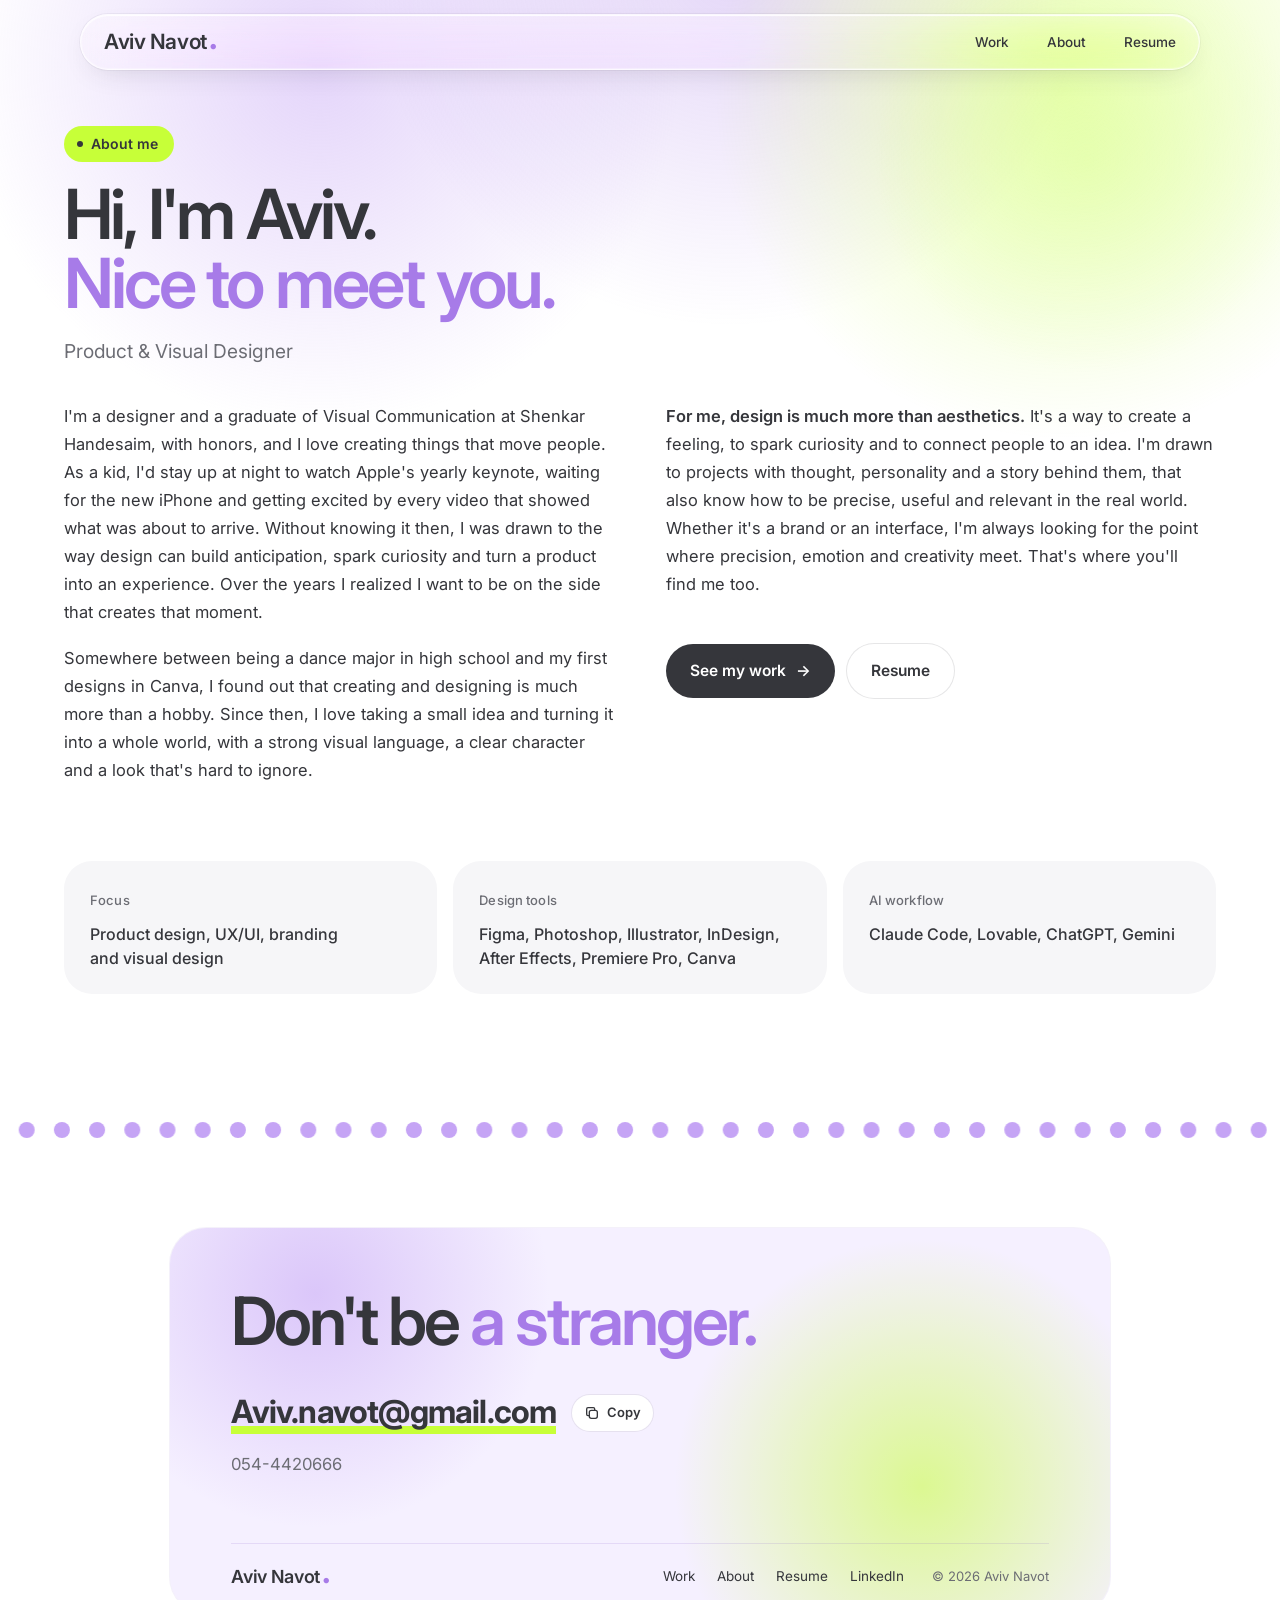
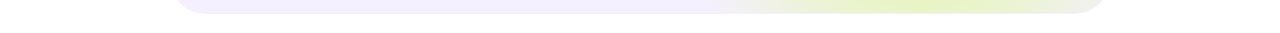
==== commit 3fb8d85d: "Home intro timing, scroll glow, Pinch research proof, hero copy alignment, no short last lines Co-Au" ====
--- a/about.html
+++ b/about.html
@@ -9,8 +9,11 @@
 <link rel="preconnect" href="https://fonts.gstatic.com" crossorigin>
 <link href="https://fonts.googleapis.com/css2?family=Inter:opsz,wght@14..32,300..700&display=swap" rel="stylesheet">
 <link rel="stylesheet" href="css/style.css">
-<link rel="stylesheet" href="css/case-study.css?v=29">
-<link rel="stylesheet" href="css/home.css?v=3">
+<link rel="stylesheet" href="css/case-study.css?v=48">
+<link rel="stylesheet" href="css/home.css?v=11">
+<link rel="icon" href="favicon.svg" type="image/svg+xml">
+<link rel="icon" href="favicon-32.png" sizes="32x32" type="image/png">
+<link rel="apple-touch-icon" href="apple-touch-icon.png">
 </head>
 <body class="cs about" data-title-en="About — Aviv Navot">
 
@@ -85,8 +88,8 @@
     </div>
   </footer>
 
-  <script src="js/main.js"></script>
-  <script src="js/case-study.js?v=27"></script>
-  <script src="js/home.js?v=3"></script>
+  <script src="js/main.js?v=3"></script>
+  <script src="js/case-study.js?v=48"></script>
+  <script src="js/home.js?v=11"></script>
 </body>
 </html>
--- a/css/case-study.css
+++ b/css/case-study.css
@@ -146,7 +146,6 @@
 .cs-hero h1{
   font-family:var(--cs-display); font-weight:600; letter-spacing:-0.045em; color:var(--cs-ink);
   font-size:clamp(38px,5.4vw,78px); line-height:1.02; margin:0 auto; max-width:19ch; text-wrap:balance;
-  min-height:3em;
 }
 html[lang="he"] .cs-hero h1{ letter-spacing:-0.02em; line-height:1.08; }
 .cs-hero h1 em{ font-style:normal; color:var(--pj-accent); }
@@ -216,6 +215,11 @@
 html[lang="he"] .cs-acc .body q{ font-style:normal; }
 .cs-acc details[open] .body{ animation:accIn .45s var(--ease); }
 @keyframes accIn{ from{ opacity:0; transform:translateY(-6px);} to{ opacity:1; transform:none; } }
+/* smooth close: card, icon and text ease back while the height collapses */
+.cs-acc details.closing{ background:var(--cs-card); border-color:transparent; }
+.cs-acc details.closing summary .pm{ background:#ECECEF; }
+.cs-acc details.closing summary .pm::before{ transform:translate(-50%,-50%); background:var(--cs-ink); }
+.cs-acc details.closing summary .pm::after{ transform:translate(-50%,-50%) rotate(90deg); background:var(--cs-ink); }
 
 /* ---------- research ---------- */
 .cs-three{ display:grid; grid-template-columns:repeat(3,minmax(0,1fr)); gap:16px; margin-top:clamp(40px,5vw,64px); }
@@ -250,8 +254,8 @@
 .cs-matrix-legend .cs-yes, .cs-matrix-legend .cs-no, .cs-matrix-legend .cs-part{ width:16px; height:16px; font-size:9px; }
 
 /* ---------- affinity board ---------- */
-.cs-affinity{ position:relative; height:200vh; margin-top:clamp(72px,9vw,120px); }
-.cs-affinity-stage{ position:sticky; top:calc(var(--nav-h) + 16px); height:calc(100vh - var(--nav-h) - 32px); display:flex; flex-direction:column; }
+.cs-affinity{ position:relative; margin-top:clamp(72px,9vw,120px); }
+.cs-affinity-stage{ position:relative; height:calc(100vh - var(--nav-h) - 32px); display:flex; flex-direction:column; }
 .cs-affinity-panel{ flex:1; display:flex; flex-direction:column; background:var(--cs-card); border-radius:40px; overflow:hidden; }
 .cs-affinity-head{ display:flex; justify-content:space-between; align-items:flex-end; gap:20px; flex-wrap:wrap; padding:28px 32px 0; }
 .cs-affinity-title{ position:relative; height:1.2em; min-width:16ch; font-family:var(--cs-display); font-weight:600; letter-spacing:-0.03em; font-size:clamp(26px,3vw,38px); }
@@ -511,6 +515,8 @@
 .cs-cursor.is-text{ width:40px; height:40px; margin:-20px 0 0 -20px; background:rgba(197,164,245,.45); mix-blend-mode:multiply; }
 .cs-cursor.is-link{ width:46px; height:46px; margin:-23px 0 0 -23px; background:var(--c-lime); mix-blend-mode:multiply; }
 .cs-cursor.is-hidden{ opacity:0; }
+.cs-cursor.is-text[data-c="lime"]{ background:rgba(199,255,56,.85); }
+.cs-cursor.is-text[data-c="lilac"]{ background:rgba(167,123,232,.75); }
 
 /* hero subtitle */
 .cs-hero-sub{ margin:clamp(20px,2.4vw,28px) auto 0; font-family:var(--cs-display); font-weight:500; letter-spacing:-0.02em;
@@ -808,3 +814,236 @@
   .bc-fl.f5{ width:22%; left:80%; top:2%; } .bc-fl.f6{ width:15%; left:84%; top:28%; } .bc-fl.f7{ width:21%; left:80%; top:52%; } .bc-fl.f8{ width:14%; left:84%; top:78%; }
 }
 @media (prefers-reduced-motion: reduce){ .bc-fl{ animation:none; } }
+
+/* ============ Jakko: box opens on scroll ============ */
+.jc-scroll{ position:relative; margin-top:clamp(8px,2vw,24px); }
+.jc-pin{ position:relative; }
+.jc-scroll.on .jc-pin{ position:sticky; }
+.jc-stage{ position:relative; width:min(100%, 112vh); margin-inline:auto; aspect-ratio:100/68; }
+.jc-stage img{ position:absolute; display:block; height:auto; pointer-events:none; user-select:none; will-change:transform,opacity; }
+.jc-closed{ width:46%; left:27%; top:37.2%; z-index:3; filter:drop-shadow(0 30px 40px rgba(53,54,59,.14)); }
+.jc-open{ width:50.9%; left:29.1%; top:6.9%; z-index:2; opacity:0; filter:drop-shadow(0 30px 40px rgba(53,54,59,.12)); }
+.jc-shadow{ position:absolute; left:28%; width:50%; top:86%; height:9%; border-radius:50%; z-index:1;
+  background:radial-gradient(closest-side, rgba(53,54,59,.22), rgba(53,54,59,0)); }
+.jc-l{ position:absolute; left:calc(var(--x) * 1%); top:calc(var(--y) * 1%); z-index:4; opacity:0; pointer-events:none;
+  font-family:var(--cs-display); font-weight:800; font-size:clamp(26px,4.6vw,64px); line-height:1; color:var(--c); margin:-.5em 0 0 -.4em; }
+.jc-l b{ display:block; transform:rotate(calc(var(--r) * 1deg)); animation:jcBob 5.5s ease-in-out infinite; animation-delay:calc(var(--y) * -0.07s); }
+@keyframes jcBob{ 0%,100%{ translate:0 0; } 50%{ translate:0 -9px; } }
+.jc-hint{ position:absolute; left:0; right:0; top:22%; margin:0; z-index:5; text-align:center; font-size:13px; color:var(--cs-faint); letter-spacing:.02em; transition:opacity .4s ease; }
+.jc-hint span{ display:inline-block; animation:jcBob 2.4s ease-in-out infinite; }
+.jc-scroll:not(.on) .jc-hint{ display:none; }
+@media (max-width:700px){ .jc-stage{ aspect-ratio:100/80; } .jc-closed{ width:60%; left:20%; top:34.5%; } .jc-open{ width:66%; left:22.9%; top:1.4%; } .jc-shadow{ left:19%; width:62%; top:90%; height:8%; } .jc-l{ font-size:clamp(22px,7vw,34px); } .jc-hint{ top:18%; } }
+@media (prefers-reduced-motion: reduce){ .jc-l b, .jc-hint span{ animation:none; } }
+
+/* ============ Jakko: how to play ============ */
+.jc-rules{ margin-top:clamp(48px,6vw,84px); display:grid; gap:clamp(56px,7vw,96px); }
+.jc-goal{ display:grid; grid-template-columns:auto minmax(0,1fr); align-items:center; gap:clamp(28px,5vw,72px);
+  background:var(--c-mist); border-radius:40px; padding:clamp(32px,5vw,64px) clamp(28px,6vw,80px); }
+.jc-goal-num{ position:relative; display:grid; place-items:center; width:clamp(150px,20vw,230px); aspect-ratio:1; border-radius:50%;
+  background:radial-gradient(circle at 35% 30%, #FFE680, #F4C51F 62%, #E3A90E); box-shadow:inset 0 -10px 0 rgba(0,0,0,.08), 0 0 0 10px #fff, 0 24px 50px rgba(118,80,194,.18); }
+.jc-goal-num span{ font-family:var(--cs-display); font-weight:700; letter-spacing:-0.06em; font-size:clamp(68px,9vw,108px); line-height:.9; color:var(--c-graphite); margin-top:-.08em; }
+.jc-goal-num i{ position:absolute; bottom:20%; font-style:normal; font-size:12px; font-weight:600; letter-spacing:.14em; text-transform:uppercase; color:rgba(53,54,59,.65); }
+.jc-goal-text p{ margin:10px 0 0; font-size:clamp(19px,2vw,24px); line-height:1.4; letter-spacing:-0.01em; }
+.jc-goal-text .jc-win{ font-family:var(--cs-display); font-weight:600; letter-spacing:-0.035em; font-size:clamp(28px,3.6vw,46px); line-height:1.1; margin-top:14px; }
+.jc-goal-text .jc-win strong{ color:var(--c-orchid); font-weight:600; }
+
+.jc-kicker{ display:block; margin-bottom:22px; }
+.jc-steps{ list-style:none; margin:0; padding:0; border-top:1px solid var(--cs-line); }
+.jc-steps li{ display:grid; grid-template-columns:clamp(64px,9vw,120px) minmax(0,1fr); align-items:start; gap:16px;
+  padding:clamp(20px,2.4vw,30px) 0; border-bottom:1px solid var(--cs-line); }
+.jc-steps .n{ font-family:var(--cs-display); font-weight:600; letter-spacing:-0.05em; font-size:clamp(34px,4.4vw,56px); line-height:1; color:var(--c-lilac); transition:color .35s ease; }
+.jc-steps li:hover .n{ color:var(--c-orchid); }
+.jc-steps p{ margin:0; padding-top:clamp(4px,.8vw,12px); font-size:clamp(18px,1.8vw,22px); line-height:1.45; max-width:44ch; }
+.jc-steps strong{ font-weight:600; }
+
+.jc-values{ display:grid; grid-template-columns:repeat(3,minmax(0,1fr)); gap:clamp(12px,1.6vw,20px); margin-top:calc(-1 * clamp(24px,3vw,48px)); }
+.jc-val{ position:relative; display:flex; flex-direction:column; gap:4px; padding:clamp(22px,2.4vw,30px); border-radius:30px; background:var(--cs-card);
+  transition:transform .45s var(--ease, cubic-bezier(.16,1,.3,1)), box-shadow .45s ease; }
+.jc-val:hover{ transform:translateY(-6px); box-shadow:0 18px 40px -18px var(--v); }
+.jc-val b{ font-family:var(--cs-display); font-weight:600; letter-spacing:-0.04em; font-size:clamp(30px,3.4vw,44px); line-height:1.05; color:var(--v); margin-top:14px; }
+.jc-val > span:last-child{ font-size:14px; color:var(--cs-soft); }
+.jc-coins{ display:flex; }
+.jc-coins i{ width:30px; height:30px; border-radius:50%; background:radial-gradient(circle at 35% 30%, #FFE680, #F4C51F 62%, #E3A90E); box-shadow:0 0 0 3px var(--cs-card), inset 0 -3px 0 rgba(0,0,0,.08); }
+.jc-coins i + i{ margin-left:-9px; }
+.jc-val::after{ content:""; position:absolute; top:clamp(22px,2.4vw,30px); right:clamp(22px,2.4vw,30px); width:12px; height:12px; border-radius:50%; background:var(--v); }
+
+.jc-squares{ display:grid; grid-template-columns:repeat(3,minmax(0,1fr)); gap:clamp(12px,1.6vw,20px); }
+.jc-sq{ background:var(--cs-card); border-radius:30px; padding:clamp(24px,2.6vw,34px); transition:transform .45s cubic-bezier(.16,1,.3,1), background .35s ease; }
+.jc-sq:hover{ transform:translateY(-6px); background:#fff; box-shadow:0 0 0 2px var(--c-lilac); }
+.jc-sq-wide{ grid-row:span 2; background:var(--c-mist); }
+.jc-sq svg{ width:40px; height:40px; fill:none; stroke:var(--c-orchid); stroke-width:2.2; stroke-linecap:round; stroke-linejoin:round; }
+.jc-sq h3{ margin:18px 0 8px; font-family:var(--cs-display); font-weight:600; letter-spacing:-0.03em; font-size:clamp(22px,2.2vw,28px); line-height:1.15; }
+.jc-sq p{ margin:0; font-size:16px; line-height:1.55; color:var(--cs-soft); }
+.jc-sq ul{ margin:16px 0 0; padding:0; list-style:none; display:grid; gap:10px; }
+.jc-sq li{ position:relative; padding-left:22px; font-size:16px; line-height:1.5; }
+.jc-sq li::before{ content:""; position:absolute; left:0; top:.55em; width:9px; height:9px; border-radius:50%; background:var(--c-lime); box-shadow:0 0 0 1px rgba(53,54,59,.15); }
+
+.jc-luck{ margin:0; text-align:center; font-family:var(--cs-display); font-weight:700; letter-spacing:-0.055em; font-size:clamp(56px,10vw,140px); line-height:.95; color:var(--c-graphite); }
+.jc-luck em{ font-style:normal; color:var(--c-orchid); }
+.jc-luck span{ display:block; margin-top:14px; font-family:'Heebo',var(--cs-display); font-weight:500; letter-spacing:0; font-size:clamp(18px,2vw,24px); color:var(--cs-soft); }
+
+@media (max-width:820px){
+  .jc-goal{ grid-template-columns:1fr; justify-items:center; text-align:center; }
+  .jc-values{ grid-template-columns:1fr; }
+  .jc-squares{ grid-template-columns:1fr 1fr; }
+  .jc-sq-wide{ grid-row:auto; grid-column:1 / -1; }
+}
+@media (max-width:520px){ .jc-squares{ grid-template-columns:1fr; } }
+/* hover on rules cards: beat .reveal's transition/transform rules */
+body.cs .jc-val.reveal, body.cs .jc-sq.reveal{
+  transition:opacity 1.1s cubic-bezier(.16,1,.3,1), transform .6s cubic-bezier(.16,1,.3,1), box-shadow .5s ease, background-color .5s ease;
+  transition-delay:var(--rd,0ms), 0s, 0s, 0s;
+}
+body.cs .jc-val.reveal.in:hover, body.cs .jc-sq.reveal.in:hover{ transform:translateY(-6px); }
+
+/* ============ Jakko: Hebrish ============ */
+.jc-he{ font-family:'Heebo',var(--cs-body); font-weight:700; color:var(--c-orchid-ink); }
+.jc-hebrish{ margin-top:clamp(40px,5vw,72px); display:grid; grid-template-columns:minmax(0,1fr) minmax(0,1fr); gap:clamp(20px,3vw,40px); align-items:center; }
+.jc-hb-demo{ background:var(--c-mist); border-radius:40px; padding:clamp(32px,4.5vw,64px); display:grid; gap:clamp(8px,1.2vw,16px); justify-items:start; }
+.jc-hb-row{ display:grid; gap:4px; width:100%; }
+.jc-hb-k{ font-size:12px; font-weight:600; letter-spacing:.14em; text-transform:uppercase; color:var(--cs-soft); }
+.jc-hb-en{ font-family:var(--cs-display); font-weight:700; letter-spacing:-0.05em; font-size:clamp(60px,8.4vw,120px); line-height:1; color:var(--c-graphite); }
+.jc-hb-he{ font-family:'Heebo',var(--cs-display); font-weight:800; font-size:clamp(64px,9vw,128px); line-height:1.15; color:var(--c-orchid); text-align:left; direction:rtl; unicode-bidi:isolate; justify-self:start; }
+.jc-hb-eq{ font-family:var(--cs-display); font-weight:600; font-size:clamp(28px,3vw,40px); line-height:1; color:var(--c-graphite); background:var(--c-lime); width:1.5em; height:1.5em; border-radius:50%; display:grid; place-items:center; }
+.jc-hb-note{ margin:10px 0 0; font-size:clamp(16px,1.6vw,19px); color:var(--cs-soft); }
+.jc-hb-fan{ margin:0; }
+.jc-hb-fan img{ display:block; width:100%; height:auto; animation:jcBob 7s ease-in-out infinite; }
+@media (max-width:820px){ .jc-hebrish{ grid-template-columns:1fr; } .jc-hb-fan{ max-width:520px; margin-inline:auto; } }
+
+/* ============ Jakko: flip cards ============ */
+.jc-deck{ margin-top:clamp(40px,5vw,72px); display:grid; grid-template-columns:repeat(6,minmax(0,1fr)); gap:clamp(14px,2vw,26px); align-items:start; }
+.jc-flip{ all:unset; cursor:pointer; display:grid; gap:14px; -webkit-tap-highlight-color:transparent; }
+.jc-flip:focus-visible .jc-flip-in{ outline:3px solid var(--c-lime); outline-offset:4px; }
+.jc-flip-in{ position:relative; display:block; aspect-ratio:2/3; perspective:1200px; }
+.jc-flip-in img{ position:absolute; inset:0; width:100%; height:100%; object-fit:cover; border-radius:clamp(12px,1.4vw,18px);
+  backface-visibility:hidden; -webkit-backface-visibility:hidden; transition:transform .8s cubic-bezier(.2,.8,.2,1); box-shadow:0 18px 36px -20px rgba(53,54,59,.45); }
+.jc-flip-in .b{ transform:rotateY(180deg); }
+.jc-flip.on .f{ transform:rotateY(-180deg); } .jc-flip.on .b{ transform:rotateY(0deg); }
+@media (hover:hover){ .jc-flip:hover .f, .jc-flip:focus-visible .f{ transform:rotateY(-180deg); } .jc-flip:hover .b, .jc-flip:focus-visible .b{ transform:rotateY(0deg); } }
+.jc-solo, .jc-coin{ margin:0; display:grid; gap:14px; }
+.jc-solo img{ width:100%; aspect-ratio:2/3; object-fit:cover; border-radius:clamp(12px,1.4vw,18px); box-shadow:0 18px 36px -20px rgba(53,54,59,.45); transition:transform .5s cubic-bezier(.16,1,.3,1); }
+.jc-solo:hover img{ transform:translateY(-6px) rotate(-2deg); }
+.jc-coin{ align-self:stretch; align-content:center; justify-items:center; }
+.jc-coin img{ width:78%; height:auto; animation:jcSpin 6s ease-in-out infinite; filter:drop-shadow(0 14px 20px rgba(168,120,10,.3)); }
+@keyframes jcSpin{ 0%,100%{ transform:rotateY(0) translateY(0); } 50%{ transform:rotateY(180deg) translateY(-8px); } }
+.jc-cap{ font-size:14px; color:var(--cs-soft); text-align:center; }
+.jc-cap b{ color:var(--c-graphite); font-weight:600; }
+@media (max-width:980px){ .jc-deck{ grid-template-columns:repeat(3,minmax(0,1fr)); } }
+@media (max-width:520px){ .jc-deck{ grid-template-columns:repeat(2,minmax(0,1fr)); } }
+@media (prefers-reduced-motion: reduce){ .jc-hb-fan img, .jc-coin img{ animation:none; } }
+
+/* Jakko gallery: images at their own proportions (no crop, no hover zoom), smaller */
+.jc-gallery{ max-width:820px; margin-inline:auto; display:grid; gap:16px; }
+.jc-g-row{ display:flex; gap:16px; align-items:flex-start; }
+.jc-g-row .cs-figure{ flex:var(--g) 1 0; min-width:0; aspect-ratio:var(--a); background:none; }
+.jc-g-row .cs-figure img{ object-fit:contain; }
+body.cs .jc-g-row .cs-figure:hover img{ transform:none; }
+@media (max-width:560px){ .jc-g-row{ flex-direction:column; } .jc-g-row .cs-figure{ flex:none; width:100%; } }
+
+/* ============ Pinch: subscription plans ============ */
+.cs-plan{ display:flex; flex-direction:column; }
+body.cs .cs-plan.reveal{ transition:opacity 1.1s cubic-bezier(.16,1,.3,1), transform 1.1s cubic-bezier(.16,1,.3,1), translate .4s var(--ease), background .4s var(--ease), box-shadow .4s var(--ease); transition-delay:var(--rd,0ms); }
+.cs-plan .price{ margin-top:18px; font-family:var(--cs-display); font-weight:600; letter-spacing:-0.035em; font-size:clamp(34px,3.4vw,46px); line-height:1; color:var(--cs-ink); }
+.cs-plan .price small{ font-size:15px; font-weight:500; letter-spacing:0; color:var(--cs-soft); margin-left:6px; }
+.cs-plan .tag{ margin-top:12px; font-size:16px; line-height:1.45; color:var(--cs-soft); min-height:2.9em; }
+.cs-plan .cs-kpi-list li{ font-size:15.5px; padding:12px 0; }
+@media (hover:hover){ .cs-plan:hover{ translate:0 -4px; background:var(--c-mist); box-shadow:inset 0 0 0 1px var(--c-lilac), 0 22px 40px -26px rgba(118,80,194,.45); } }
+/* plans run a little wider than the text column so no line wraps awkwardly */
+.cs-plans{ margin-inline:calc(50% - min(560px, 50vw - 20px)); }
+.cs-plan .cs-label{ align-self:flex-start; background:var(--c-lime); color:var(--cs-ink); font-weight:600; padding:6px 14px; border-radius:999px; }
+
+/* ============ Pinch: sitemap tree ============ */
+.cs-tree2{ --ln:#D6D2C8; margin-top:28px; margin-inline:calc(50% - min(580px, 50vw - 20px)); padding:clamp(24px,3vw,44px) 0 0; }
+.cs-tree2 ul{ list-style:none; margin:0; padding:0; }
+/* top: onboarding -> root */
+.t2-top{ display:flex; align-items:center; justify-content:center; position:relative; }
+.t2-top .t2-pre{ position:absolute; right:calc(50% + 70px); top:50%; transform:translateY(-50%); white-space:nowrap; }
+.t2-top > i{ position:absolute !important; right:calc(50% + 50px); top:50%; width:20px !important; }
+.t2-pre{ font-size:13px; font-weight:500; color:var(--cs-soft); border:1.5px dashed var(--ln); border-radius:999px; padding:7px 14px; background:transparent; }
+.t2-top > i{ width:42px; height:1.5px; background:var(--ln); position:relative; }
+.t2-top > i::after{ content:""; position:absolute; right:-1px; top:50%; width:7px; height:7px; border-top:1.5px solid var(--ln); border-right:1.5px solid var(--ln); transform:translateY(-50%) rotate(45deg); }
+.t2-root{ position:relative; font-family:var(--cs-display); font-weight:600; letter-spacing:-0.02em; font-size:18px; background:var(--cs-ink); color:var(--c-lime); padding:12px 26px; border-radius:999px; box-shadow:0 14px 30px -18px rgba(53,54,59,.6); }
+.t2-root::after{ content:""; position:absolute; left:50%; top:100%; width:1.5px; height:28px; background:var(--ln); }
+/* tabs on a rail */
+.t2-tabs{ display:grid; grid-template-columns:repeat(5,minmax(0,1fr)); margin-top:28px; }
+.t2-col{ --x:30px; position:relative; padding:26px 6px 0; display:flex; flex-direction:column; align-items:flex-start; }
+.t2-col::before{ content:""; position:absolute; top:0; left:0; right:0; border-top:1.5px solid var(--ln); }
+.t2-col:first-child::before{ left:var(--x); border-left:1.5px solid var(--ln); border-top-left-radius:14px; height:14px; }
+.t2-col:last-child::before{ right:calc(100% - var(--x) - 1.5px); border-right:1.5px solid var(--ln); border-top-right-radius:14px; height:14px; }
+.t2-col:not(:first-child):not(:last-child)::after{ content:""; position:absolute; top:0; left:var(--x); width:1.5px; height:26px; background:var(--ln); }
+.t2-col:first-child::after, .t2-col:last-child::after{ content:""; position:absolute; top:14px; left:var(--x); width:1.5px; height:12px; background:var(--ln); }
+.t2-col:first-child::after{ margin-left:0; } .t2-col:last-child::after{ margin-left:-1.5px; }
+.t2-tab{ margin-left:calc(var(--x) - 30px); position:relative; z-index:1; font-size:14px; font-weight:600; padding:9px 18px; border-radius:999px; background:#fff; color:var(--cs-ink); box-shadow:0 0 0 1.5px var(--ln); }
+.t2-col.on .t2-tab{ background:var(--c-lime); box-shadow:none; }
+/* branches: a spine with rounded elbows */
+.cs-tree2 .t2-branch{ align-self:stretch; margin-top:6px; padding-left:calc(var(--x) - 6px); }
+.t2-branch ul{ margin-top:2px; }
+.cs-tree2 li{ position:relative; padding:8px 0 0 18px; }
+.cs-tree2 li::before{ content:""; position:absolute; left:0; top:0; width:14px; height:22px; border-left:1.5px solid var(--ln); border-bottom:1.5px solid var(--ln); border-bottom-left-radius:12px; }
+.cs-tree2 li:not(:last-child)::after{ content:""; position:absolute; left:0; top:20px; bottom:0; border-left:1.5px solid var(--ln); }
+.cs-tree2 li .t{ white-space:nowrap; display:inline-block; position:relative; font-size:13.5px; line-height:1.3; color:var(--cs-ink); padding:6px 0 2px; }
+.cs-tree2 li:not(:has(> ul)):not(.go) > .t{ background:var(--c-mist); padding:6px 12px 6px 10px; border-radius:999px; font-weight:500; }
+.cs-tree2 li:not(:has(> ul)):not(.go) > .t::before{ content:""; display:inline-block; width:6px; height:6px; border-radius:50%; background:var(--cs-soft); margin-right:7px; vertical-align:2px; }
+.cs-tree2 li:has(> ul) > .t{ background:#fff; padding:6px 12px; border-radius:999px; font-weight:500; box-shadow:0 0 0 1px var(--cs-line); }
+.cs-tree2 li.go > .t{ white-space:nowrap; background:var(--cs-ink); color:#fff; padding:6px 12px; border-radius:999px; font-weight:500; }
+.cs-tree2 li.go > .t::before{ display:none; }
+.cs-tree2 li.go > .t::after{ content:" ↗"; color:var(--c-lime); }
+.t2-key{ display:flex; align-items:center; justify-content:center; gap:10px; margin-top:28px; font-size:13.5px; color:var(--cs-soft); }
+.t2-key .go-dot{ width:12px; height:12px; border-radius:4px; background:var(--cs-ink); }
+@media (max-width:1000px){
+  .t2-tabs{ grid-template-columns:minmax(0,1fr); margin-top:0; padding-left:18px; border-left:1.5px solid var(--ln); margin-left:calc(50% - 1px); }
+  .t2-col, .t2-col.on{ order:0; padding:22px 0 0; align-items:flex-start; }
+  .t2-col.on{ order:-1; }
+  .t2-col::before, .t2-col::after{ display:none; }
+  .cs-tree2 .t2-branch{ padding-left:14px; }
+  .t2-top .t2-pre{ position:static; transform:none; } .t2-top > i{ position:relative !important; right:auto; top:auto; } .t2-top{ justify-content:flex-start; flex-wrap:wrap; gap:0; }
+  .t2-root::after{ height:0; }
+  .t2-tabs{ margin-left:24px; padding-top:6px; }
+}
+@media (max-width:420px){ .cs-tree2 li .t{ white-space:normal; } }
+
+/* hero: subtitle and lede share one left edge */
+/* hero copy: the description takes the width of the title / subtitle (whichever is wider), set in case-study.js */
+@media (min-width:900px){
+  .cs-hero-copy .cs-hero-sub{ width:max-content; max-width:min(1000px, 100vw - 48px); margin-left:50%; translate:-50% 0; }
+  .cs-hero-copy.is-fit .cs-hero-sub{ margin-left:calc(50% - var(--copy-w) / 2); translate:none; }
+  .cs-hero-copy.is-fit .cs-lede{ max-width:none; width:var(--copy-w); margin-left:calc(50% - var(--copy-w) / 2); margin-right:0; }
+}
+/* subtitle sits flush left, on the same edge as the description */
+.cs-hero-copy .cs-hero-sub{ text-align:left; }
+@media (max-width:899px){ .cs-hero-copy .cs-hero-sub{ margin-left:0; margin-right:0; } }
+br.d-br{ display:none; } @media (min-width:900px){ br.d-br{ display:inline; } }
+
+/* Pinch screens: no panel, more air, gentle centred zoom on hover */
+.cs-phones-panel.is-open{ background:none; padding:0; border-radius:0; }
+@media (min-width:1280px){ .cs-phones-panel.is-open{ margin-inline:-70px; padding:0; } }
+.is-open .cs-phones{ gap:clamp(20px,2.8vw,44px); row-gap:56px; }
+.is-open .cs-phone{ gap:0; transform:none !important; }
+.is-open .cs-phone .shell{ transform-origin:50% 50%; transition:transform .7s cubic-bezier(.22,1,.36,1); will-change:transform; }
+.is-open .cs-phone .shell::after{ filter:drop-shadow(0 22px 22px rgba(30,30,35,.26)) !important; }
+.is-open .cs-phone .t{ font-size:19px; margin-top:26px; letter-spacing:-0.01em; }
+.is-open .cs-phone .d{ font-size:15px; line-height:1.6; margin-top:8px; }
+@media (hover:hover){ .is-open .cs-phone:hover .shell{ transform:scale(1.045); } }
+
+/* research proof: the note to Assaf, and his reply arriving as an iOS notification */
+.cs-proof{ margin-top:clamp(48px,6vw,80px); display:flex; flex-direction:column; align-items:center; }
+.pf-photo{ position:relative; margin:0; width:min(560px,92%); }
+.pf-photo > img{ display:block; width:100%; height:auto; border-radius:24px; box-shadow:0 34px 70px -38px rgba(53,54,59,.5); }
+.pf-notif{ position:absolute; left:50%; bottom:0; width:min(94%,540px); display:flex; align-items:center; gap:16px; padding:17px 20px 17px 17px;
+  border-radius:34px; color:#fff; font-family:-apple-system,"SF Pro Text",Inter,system-ui,sans-serif;
+  background:linear-gradient(180deg,rgba(255,255,255,.30),rgba(255,255,255,.14));
+  -webkit-backdrop-filter:blur(20px) saturate(185%) brightness(1.05); backdrop-filter:blur(20px) saturate(185%) brightness(1.05);
+  box-shadow:inset 0 1px 0 rgba(255,255,255,.65), inset 0 -1px 0 rgba(255,255,255,.18), inset 0 0 0 1px rgba(255,255,255,.28), 0 18px 40px -16px rgba(0,0,0,.45);
+  opacity:0; translate:-50% -55%; scale:.86; filter:blur(10px); transform-origin:50% 0%;
+  transition:opacity .45s ease, translate 1.1s cubic-bezier(.2,1.35,.35,1), scale 1.1s cubic-bezier(.2,1.35,.35,1), filter .6s ease; }
+.pf-notif::before{ content:""; position:absolute; inset:0; border-radius:inherit; pointer-events:none;
+  background:radial-gradient(120% 90% at 18% -10%, rgba(255,255,255,.35), rgba(255,255,255,0) 55%); mix-blend-mode:screen; }
+.cs-proof.in .pf-notif{ opacity:1; translate:-50% 25%; scale:1; filter:blur(0); }   /* a quarter of it sits below the photo */
+.pf-app{ width:57px; height:57px; flex:none; border-radius:13px; position:relative; }
+.pf-txt{ display:flex; flex-direction:column; min-width:0; flex:1; line-height:1.25; text-shadow:0 1px 2px rgba(0,0,0,.2); position:relative; }
+.pf-txt b{ font-size:22px; font-weight:600; letter-spacing:-.01em; }
+.pf-txt span{ font-size:20px; text-align:left; unicode-bidi:isolate; }
+.pf-time{ align-self:flex-start; font-size:17px; opacity:.8; position:relative; margin-top:3px; }
+.pf-cap{ margin-top:72px; font-size:15px; color:var(--cs-soft); text-align:center; }
+@media (max-width:560px){ .pf-notif{ padding:12px 14px 12px 12px; gap:11px; border-radius:24px; } .pf-app{ width:40px; height:40px; border-radius:10px; } .pf-txt b{ font-size:15.5px; } .pf-txt span{ font-size:14px; } .pf-time{ font-size:12.5px; } .pf-cap{ margin-top:48px; } }
+@media (prefers-reduced-motion: reduce){ .pf-notif{ transition:none; opacity:1; translate:-50% 25%; scale:1; filter:none; } }
--- a/css/home.css
+++ b/css/home.css
@@ -12,8 +12,10 @@
 .hm-orbit{ position:absolute; inset:0; }
 .hm-orbit i{ position:absolute; border-radius:50%; will-change:transform; animation:hmDrift 16s ease-in-out infinite; }
 .hm-orbit i:nth-child(1){ width:70vmax; height:70vmax; left:-22vmax; top:-30vmax; background:radial-gradient(circle, rgba(197,164,245,.52), rgba(197,164,245,0) 64%); --tx:7vmax; --ty:6vmax; }
-.hm-orbit i:nth-child(2){ width:62vmax; height:62vmax; right:-24vmax; top:-14vmax; background:radial-gradient(circle, rgba(199,255,56,.40), rgba(199,255,56,0) 62%); --tx:-6vmax; --ty:8vmax; animation-delay:-4s; }
-.hm-orbit i:nth-child(3){ width:64vmax; height:64vmax; right:-16vmax; bottom:-34vmax; background:radial-gradient(circle, rgba(167,123,232,.32), rgba(167,123,232,0) 64%); --tx:-8vmax; --ty:-6vmax; animation-delay:-8s; }
+.hm-orbit i:nth-child(2){ display:none; }
+/* the left glow drifts up and fades a little as the page scrolls (never below half) */
+.hm-orbit i:nth-child(1){ translate:0 calc(var(--sp, 0) * -16vmax); opacity:calc(1 - var(--sp, 0) * .4); }
+.hm-orbit i:nth-child(3){ display:none; }
 .hm-orbit i:nth-child(4){ width:46vmax; height:46vmax; left:22vmax; top:6vmax; background:radial-gradient(circle, rgba(245,240,255,.85), rgba(245,240,255,0) 68%); --tx:6vmax; --ty:-5vmax; animation-delay:-12s; }
 .hm-orbit i:nth-child(5){ display:none; }
 @keyframes hmDrift{
@@ -49,8 +51,13 @@
 /* ---------- work: stacked cards ---------- */
 .hm-work{ position:relative; padding:clamp(110px, 17vh, 200px) 20px clamp(90px, 14vh, 170px); }
 .hm-stack{ max-width:1152px; margin-inline:auto; }
-.hm-slot{ position:sticky; top:calc(104px + var(--i, 0) * 34px); height:480px; margin-bottom:16vh; }
-.hm-slot:last-child{ margin-bottom:0; }
+.hm-slot{ position:sticky; top:calc(104px + var(--i, 0) * 34px); height:480px; }
+/* the gap sits above each next card (not below the previous one), and the stack keeps the same
+   gap after the last card, so Jakko lands on its spot over Blume like every other card;
+   the negative margin keeps the page length as it was */
+.hm-slot + .hm-slot{ margin-top:16vh; }
+.hm-stack::after{ content:""; display:block; height:16vh; }
+.hm-stack{ margin-bottom:-16vh; }
 .hm-card{
   display:grid; grid-template-columns:42% 58%; height:100%;
   border-radius:44px; overflow:hidden; background:var(--card); color:var(--ink); text-decoration:none;
@@ -97,9 +104,9 @@
   position:absolute; left:4.904%; top:1.888%; width:calc(100% - 4.904% - 4.816%); height:calc(100% - 1.888% - 2.103%);
   object-fit:cover; border-radius:14.55% / 6.71%; display:block;
 }
-.hm-phone.p-c{ width:33%; left:33.5%; top:8%; z-index:3; }
-.hm-phone.p-l{ width:27.5%; left:5.5%; top:21%; z-index:2; transition-delay:.05s; }
-.hm-phone.p-r{ width:27.5%; left:67%; top:21%; z-index:2; transition-delay:.1s; }
+.hm-phone.p-c{ width:30%; left:35%; top:auto; bottom:6%; z-index:3; }
+.hm-phone.p-l{ width:25%; left:7%; top:auto; bottom:11%; z-index:2; transition-delay:.05s; }
+.hm-phone.p-r{ width:25%; left:68%; top:auto; bottom:11%; z-index:2; transition-delay:.1s; }
 
 /* Kiddoz: two phones floating in the air */
 .hm-air{ background:none; }
@@ -116,7 +123,10 @@
   .hm-note{ align-self:flex-end; }
   .hm-dots{ margin-top:clamp(48px, 8vh, 80px); }
   .hm-work{ padding-top:clamp(80px, 12vh, 120px); }
-  .hm-slot{ top:calc(84px + var(--i, 0) * 14px); height:auto; margin-bottom:10vh; }
+  .hm-slot{ top:calc(84px + var(--i, 0) * 14px); height:auto; }
+  .hm-slot + .hm-slot{ margin-top:10vh; }
+  .hm-stack::after{ height:10vh; }
+  .hm-stack{ margin-bottom:-10vh; }
   .hm-card{ grid-template-columns:1fr; border-radius:32px; height:auto; }
   .hm-info{ padding:28px 26px 24px; }
   .hm-name-p{ margin-top:16px; font-size:36px; }
@@ -130,3 +140,37 @@
 @media (prefers-reduced-motion: reduce){
   .hm-orbit i{ animation:none; }
 }
+
+/* green aura: a small soft glow with a trailing tail that follows the cursor */
+.hm-glow{ position:absolute; inset:0; }
+.hm-glow i{ position:absolute; left:0; top:0; width:var(--s); height:var(--s); margin:calc(var(--s) / -2) 0 0 calc(var(--s) / -2); border-radius:50%;
+  background:radial-gradient(circle, rgba(199,255,56,.55) 0%, rgba(199,255,56,.26) 38%, rgba(199,255,56,0) 70%); will-change:transform, opacity; opacity:0; }
+
+/* hero note: two lines */
+.hm-note{ line-height:1.4; text-align:left; }
+.hm-note [data-cursor]{ white-space:nowrap; }
+
+/* ---------- hero entrance ----------
+   1. "Hello!" and the row of dots roll up together (slot-machine style)
+   2. "I'm Aviv" rises softly out of a blur
+   3. right after, the note types itself in */
+.hm-hello{ -webkit-mask-image:linear-gradient(transparent, #000 .22em, #000 calc(100% - .18em), transparent); mask-image:linear-gradient(transparent, #000 .22em, #000 calc(100% - .18em), transparent);
+  padding-block:.3em; margin-block:-.3em; }
+.hm-dots{ clip-path:inset(-300px -50px 0 -50px); }   /* dots rise from behind the row's baseline, like the letters */
+.hm-dots.is-done{ clip-path:none; }
+.hm-intro .hm-hello .lt, .hm-intro .hm-name, .hm-intro .hm-dot{ opacity:0; }
+.hm-in .hm-hello .lt, .hm-in .hm-dot{ animation:hmRoll .65s cubic-bezier(.34,1.32,.64,1) both; animation-delay:calc(.25s + var(--n) * 30ms); }
+@keyframes hmRoll{ 0%{ opacity:0; translate:0 100%; } 15%{ opacity:1; } 100%{ opacity:1; translate:0 0; } }
+.hm-in .hm-dot{ translate:none; }
+@keyframes hmRollDot{ 0%{ opacity:0; translate:0 calc(var(--d) * 1.6); } 15%{ opacity:1; } 100%{ opacity:1; translate:0 0; } }
+.hm-in .hm-dot{ animation-name:hmRollDot; }
+.hm-in .hm-name{ animation:hmRise 1.7s cubic-bezier(.22,.8,.24,1) var(--name-delay, 1.7s) both; }
+@keyframes hmRise{ from{ opacity:0; translate:0 .18em; filter:blur(14px); } to{ opacity:1; translate:0 0; filter:blur(0); } }
+/* typewriter note */
+.hm-note.is-typing .lt{ visibility:hidden; }
+.hm-note.is-typing .lt.on{ visibility:visible; }
+.hm-caret{ display:inline-block; width:2px; height:1.05em; margin-left:2px; vertical-align:-.15em; background:var(--c-orchid); animation:twBlink 1s steps(1) infinite; }
+@media (prefers-reduced-motion: reduce){
+  .hm-intro .hm-hello .lt, .hm-intro .hm-name, .hm-intro .hm-dot{ opacity:1; animation:none; }
+  .hm-glow{ display:none; }
+}
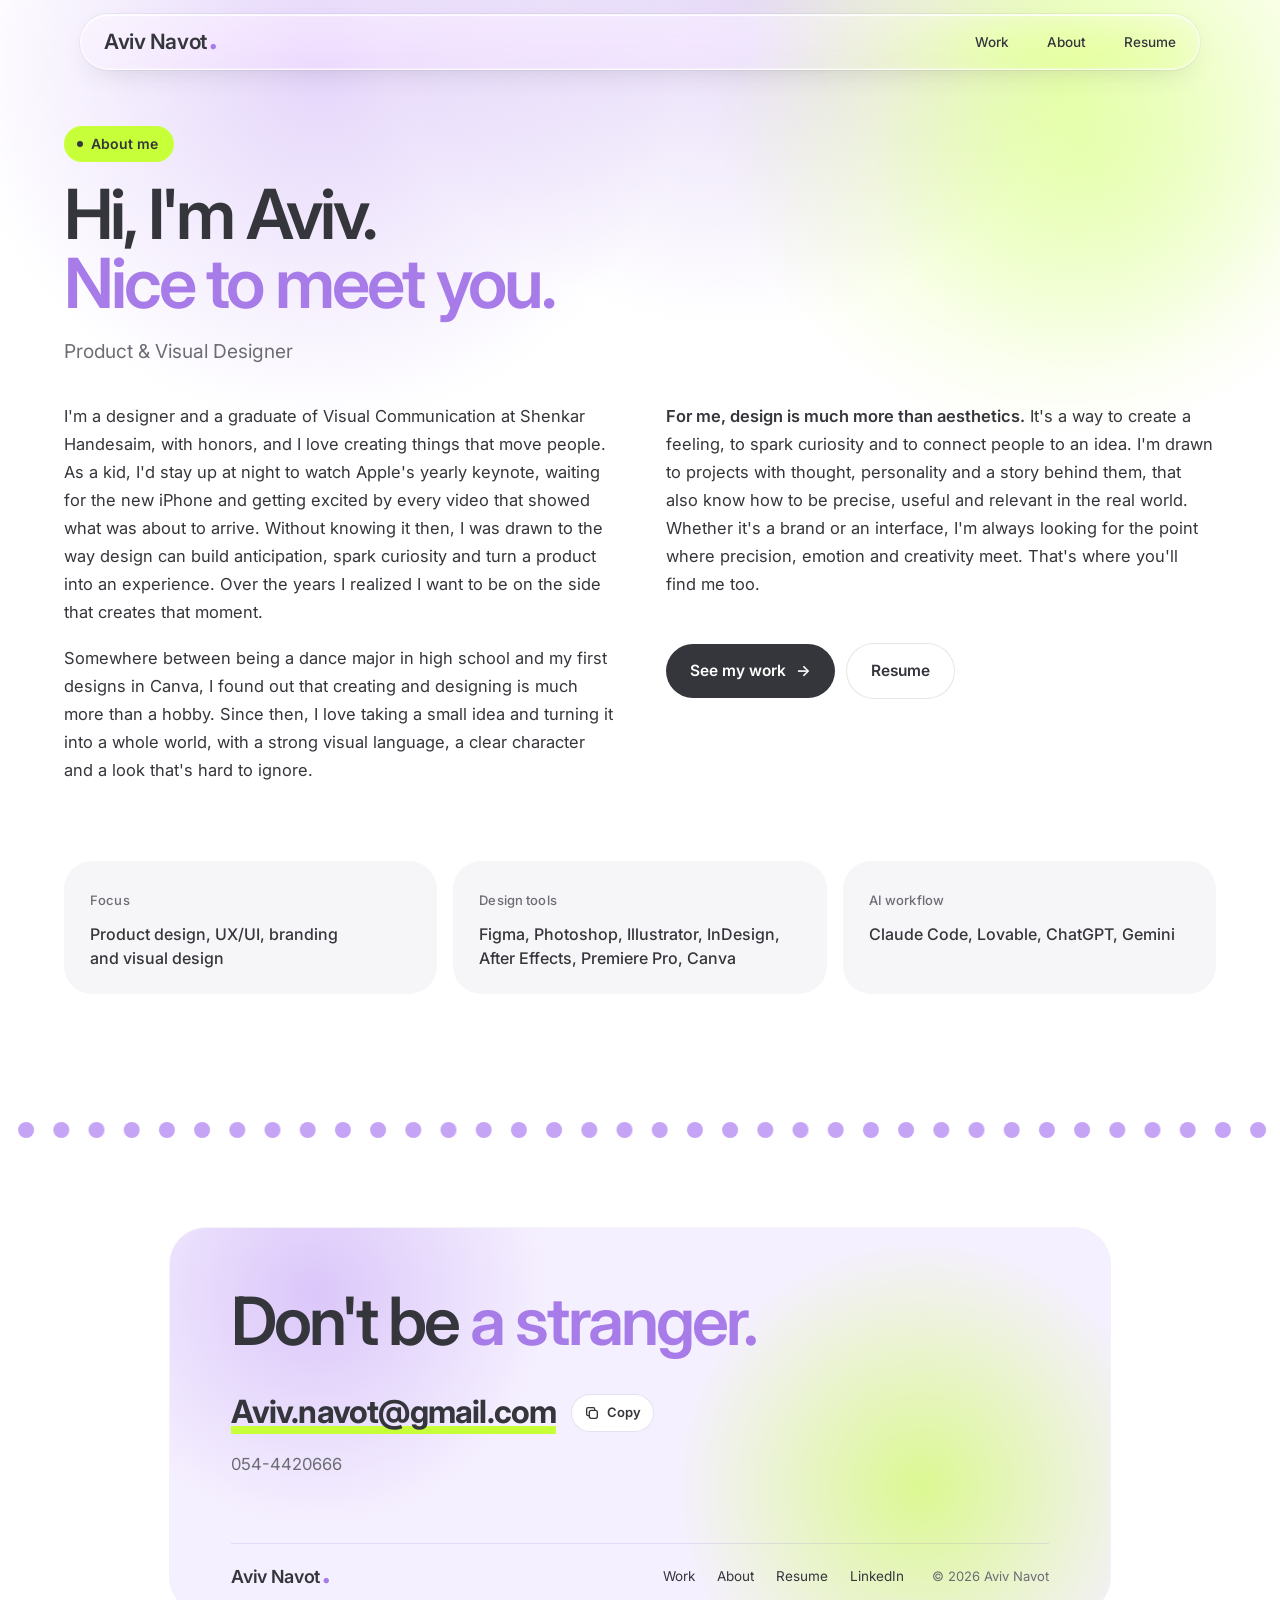
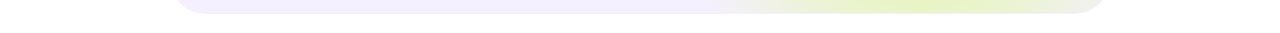
==== commit 2a54feab: "Kiddoz: redesigned screens, wireframes and updated project info; resume bullets Co-Authored-By: Clau" ====
--- a/about.html
+++ b/about.html
@@ -9,7 +9,7 @@
 <link rel="preconnect" href="https://fonts.gstatic.com" crossorigin>
 <link href="https://fonts.googleapis.com/css2?family=Inter:opsz,wght@14..32,300..700&display=swap" rel="stylesheet">
 <link rel="stylesheet" href="css/style.css">
-<link rel="stylesheet" href="css/case-study.css?v=48">
+<link rel="stylesheet" href="css/case-study.css?v=49">
 <link rel="stylesheet" href="css/home.css?v=11">
 <link rel="icon" href="favicon.svg" type="image/svg+xml">
 <link rel="icon" href="favicon-32.png" sizes="32x32" type="image/png">
--- a/css/case-study.css
+++ b/css/case-study.css
@@ -736,6 +736,10 @@
 .rs-item p{ margin:4px 0 0; font-size:14.5px; line-height:1.6; color:var(--cs-soft); }
 .rs-proj{ display:inline-block; font-size:15px; font-weight:600; color:var(--cs-ink); text-decoration:none; background-image:linear-gradient(var(--c-lime),var(--c-lime)); background-repeat:no-repeat; background-size:100% 2px; background-position:0 100%; transition:background-size .4s cubic-bezier(.16,1,.3,1); }
 .rs-proj:hover{ background-size:100% 100%; }
+.rs-bul{ list-style:disc outside !important; margin:6px 0 0; padding-left:18px !important; font-size:14.5px; line-height:1.6; color:var(--cs-soft); }
+.rs-bul li{ display:list-item !important; margin:2px 0; }
+.rs-bul + .rs-award{ margin-top:8px; }
+.rs-bul li::marker{ color:var(--cs-accent, #c5a4f5); }
 .rs-award{ font-weight:500; color:var(--cs-ink) !important; }
 @media (max-width:760px){ .rs-cols{ grid-template-columns:1fr; } .rs-main{ padding-left:22px; } .rs-main .rs-sec::before{ left:-27px; } .rs-bar{ padding:22px; } }
 .rs-doc, .rs-doc h2, .rs-doc h3, .rs-bar h1{ font-family:var(--cs-display); }
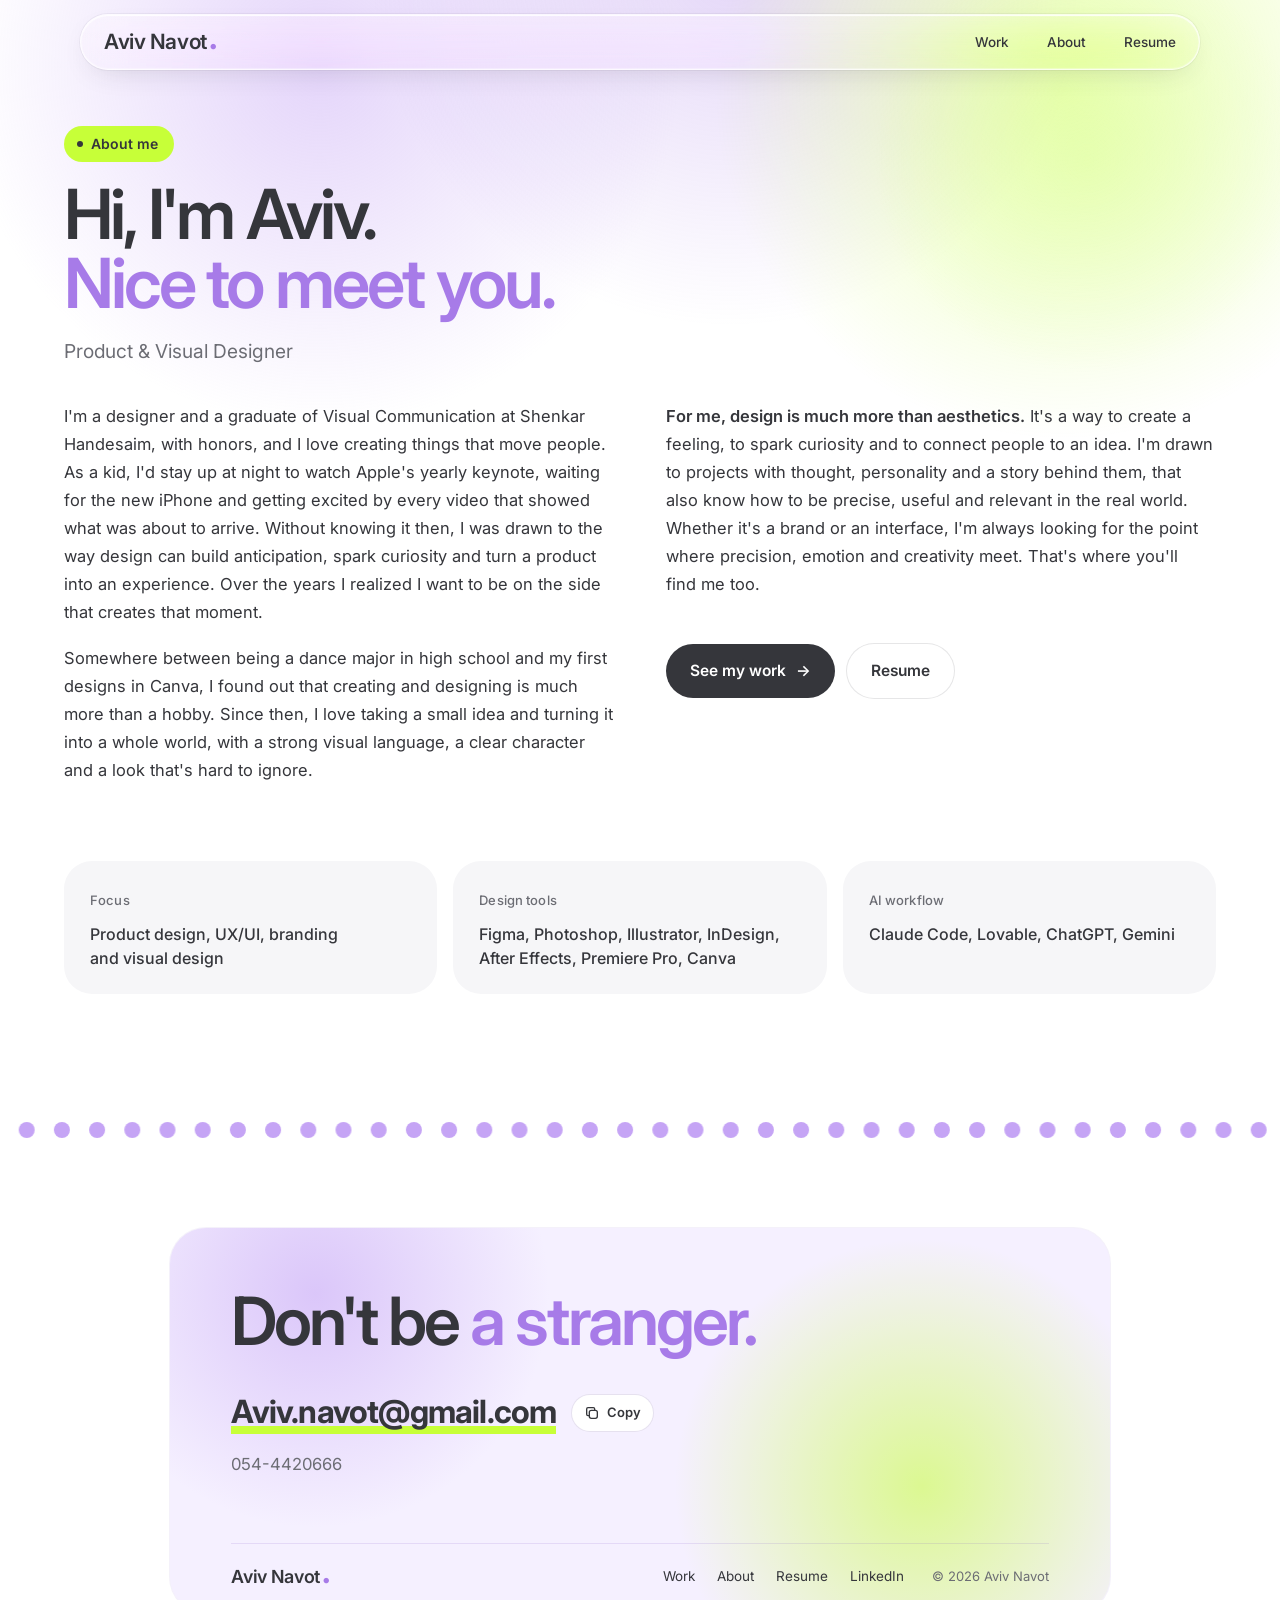
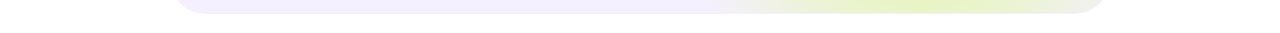
==== commit 558ca550: "Kiddoz: text-free activity images, straight screens row plus six more screens, centred cover phones " ====
--- a/about.html
+++ b/about.html
@@ -9,7 +9,7 @@
 <link rel="preconnect" href="https://fonts.gstatic.com" crossorigin>
 <link href="https://fonts.googleapis.com/css2?family=Inter:opsz,wght@14..32,300..700&display=swap" rel="stylesheet">
 <link rel="stylesheet" href="css/style.css">
-<link rel="stylesheet" href="css/case-study.css?v=49">
+<link rel="stylesheet" href="css/case-study.css?v=50">
 <link rel="stylesheet" href="css/home.css?v=11">
 <link rel="icon" href="favicon.svg" type="image/svg+xml">
 <link rel="icon" href="favicon-32.png" sizes="32x32" type="image/png">
--- a/css/case-study.css
+++ b/css/case-study.css
@@ -1051,3 +1051,7 @@
 .pf-cap{ margin-top:72px; font-size:15px; color:var(--cs-soft); text-align:center; }
 @media (max-width:560px){ .pf-notif{ padding:12px 14px 12px 12px; gap:11px; border-radius:24px; } .pf-app{ width:40px; height:40px; border-radius:10px; } .pf-txt b{ font-size:15.5px; } .pf-txt span{ font-size:14px; } .pf-time{ font-size:12.5px; } .pf-cap{ margin-top:48px; } }
 @media (prefers-reduced-motion: reduce){ .pf-notif{ transition:none; opacity:1; translate:-50% 25%; scale:1; filter:none; } }
+
+/* kiddoz: final screens sit in one straight row, with a second row of more screens below */
+.cs-phones.kz-flat .cs-phone:nth-child(even){ margin-top:0; }
+.cs-phones.kz-more{ margin-top:clamp(72px,9vw,128px); }
--- a/css/home.css
+++ b/css/home.css
@@ -111,8 +111,10 @@
 /* Kiddoz: two phones floating in the air */
 .hm-air{ background:none; }
 .hm-air .hm-phone::after{ filter:drop-shadow(0 30px 30px rgba(60,40,90,.28)); }
-.hm-phone.k-a{ width:26%; left:22%; top:14%; rotate:-14deg; z-index:2; animation:hmAir 6s ease-in-out infinite; }
-.hm-phone.k-b{ width:26%; left:50%; top:5%; rotate:11deg; z-index:3; animation:hmAir 6s ease-in-out infinite -3s; }
+.hm-phones.hm-air{ container-type:size; --u:min(1cqw, 1.4cqh); }
+/* both phones are centred as a group: equal space above and below at rest, room left for the float + hover lift */
+.hm-phone.k-a{ width:calc(24 * var(--u)); left:calc(50% - 27 * var(--u)); top:calc(50% - 21.65 * var(--u)); rotate:-14deg; z-index:2; animation:hmAir 6s ease-in-out infinite; }
+.hm-phone.k-b{ width:calc(24 * var(--u)); left:50%; top:calc(50% - 27.65 * var(--u)); rotate:11deg; z-index:3; animation:hmAir 6s ease-in-out infinite -3s; }
 @keyframes hmAir{ 0%,100%{ transform:translateY(0); } 50%{ transform:translateY(-12px); } }
 @media (prefers-reduced-motion: reduce){ .hm-phone.k-a, .hm-phone.k-b{ animation:none; } }
 
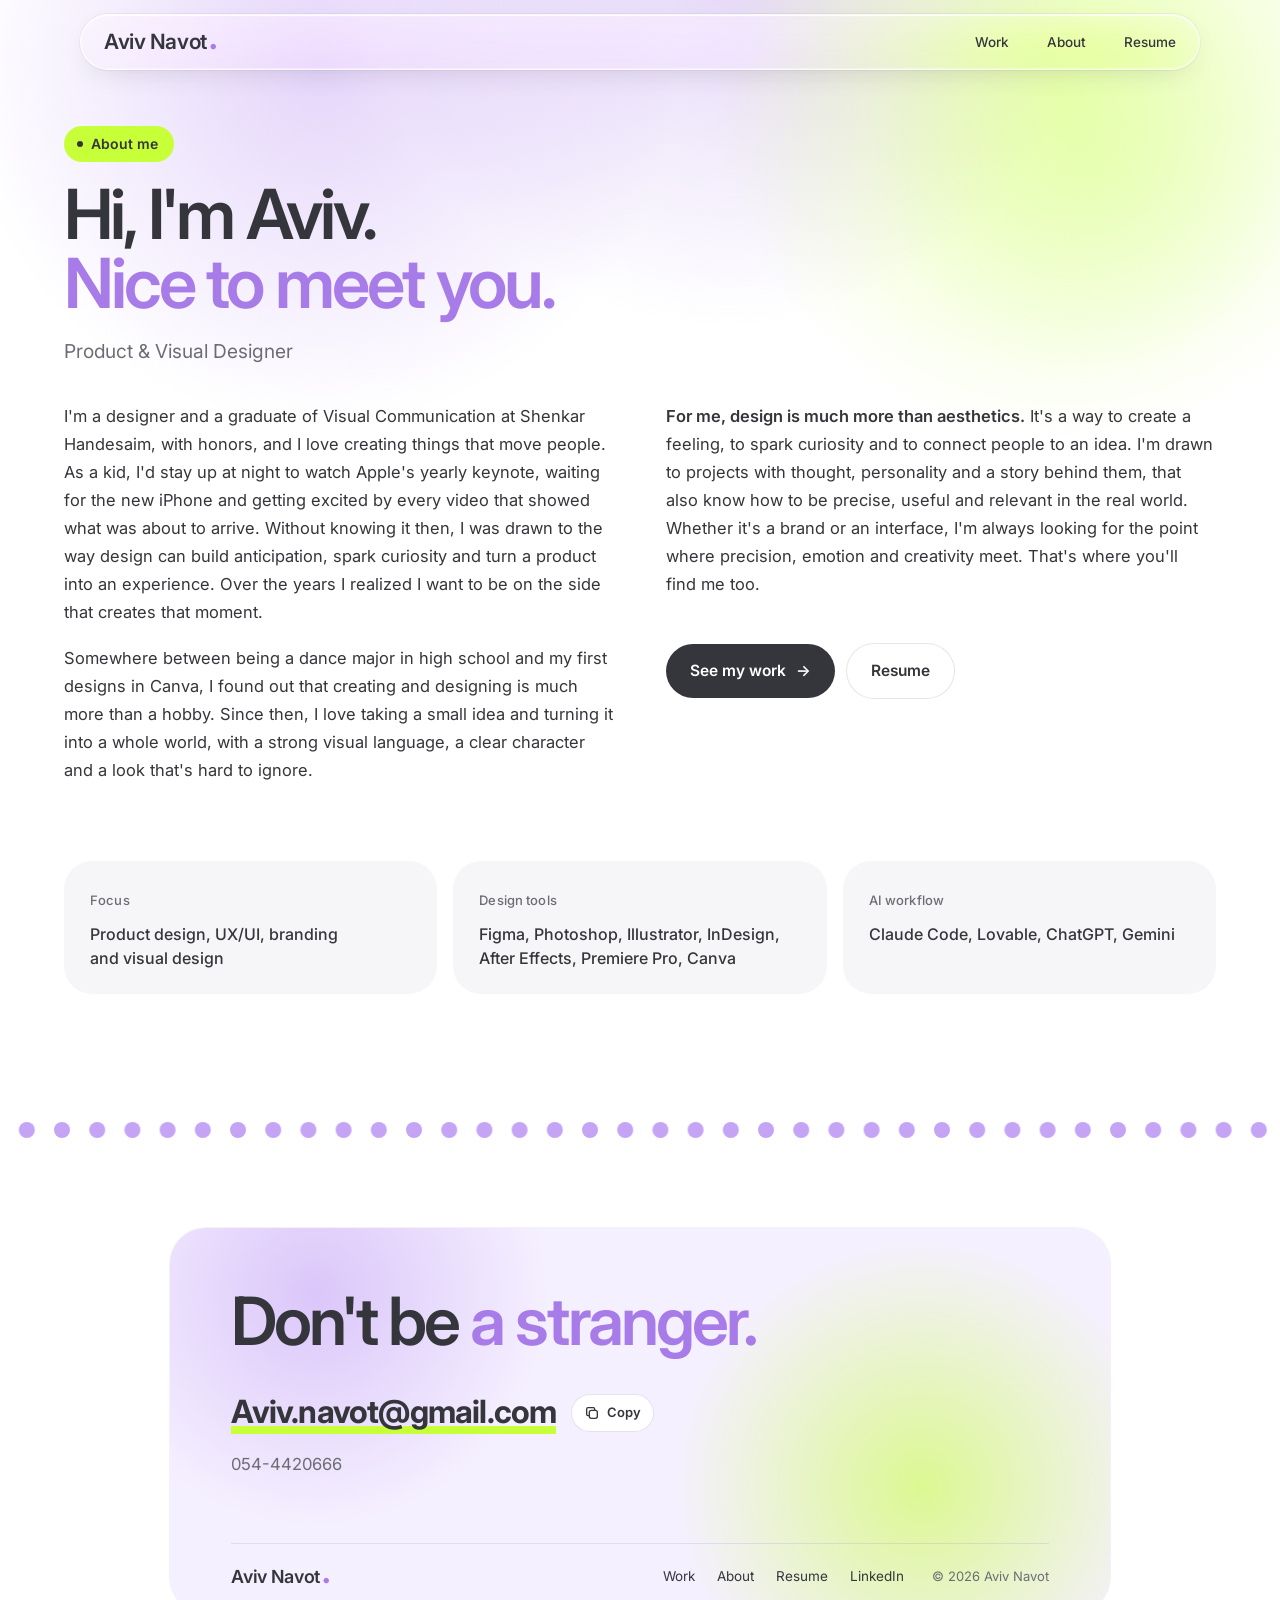
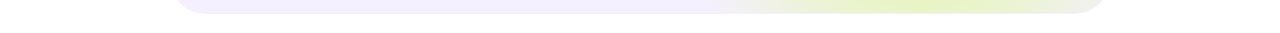
==== commit 932b2d84: "Kiddoz: onboarding loop phone has no hover lift, glow or link cursor Co-Authored-By: Claude Opus 5.5" ====
--- a/about.html
+++ b/about.html
@@ -9,7 +9,7 @@
 <link rel="preconnect" href="https://fonts.gstatic.com" crossorigin>
 <link href="https://fonts.googleapis.com/css2?family=Inter:opsz,wght@14..32,300..700&display=swap" rel="stylesheet">
 <link rel="stylesheet" href="css/style.css">
-<link rel="stylesheet" href="css/case-study.css?v=50">
+<link rel="stylesheet" href="css/case-study.css?v=52">
 <link rel="stylesheet" href="css/home.css?v=11">
 <link rel="icon" href="favicon.svg" type="image/svg+xml">
 <link rel="icon" href="favicon-32.png" sizes="32x32" type="image/png">
@@ -88,8 +88,8 @@
     </div>
   </footer>
 
-  <script src="js/main.js?v=3"></script>
-  <script src="js/case-study.js?v=48"></script>
+  <script src="js/main.js?v=4"></script>
+  <script src="js/case-study.js?v=49"></script>
   <script src="js/home.js?v=11"></script>
 </body>
 </html>
--- a/css/case-study.css
+++ b/css/case-study.css
@@ -1055,3 +1055,13 @@
 /* kiddoz: final screens sit in one straight row, with a second row of more screens below */
 .cs-phones.kz-flat .cs-phone:nth-child(even){ margin-top:0; }
 .cs-phones.kz-more{ margin-top:clamp(72px,9vw,128px); }
+
+/* kiddoz: onboarding loop next to a short intro */
+.kz-onb{ display:grid; grid-template-columns:minmax(0,1fr) minmax(220px,300px); gap:clamp(32px,6vw,96px); align-items:center; max-width:880px; margin-inline:auto; }
+.kz-onb .cs-lede{ margin-top:16px; }
+.kz-onb-phone .screen video{ width:100%; height:100%; object-fit:cover; display:block; }
+@media (max-width:720px){ .kz-onb{ grid-template-columns:1fr; } .kz-onb-phone{ width:min(260px,70%); margin-inline:auto; } }
+/* the onboarding loop is not interactive: no lift, no lime glow */
+.kz-onb-phone, .kz-onb-phone:hover{ transform:none !important; }
+.kz-onb-phone:hover .shell{ transform:none !important; box-shadow:none !important; }
+.kz-onb-phone .shell::after, .kz-onb-phone:hover .shell::after{ filter:drop-shadow(0 22px 22px rgba(30,30,35,.26)) !important; }
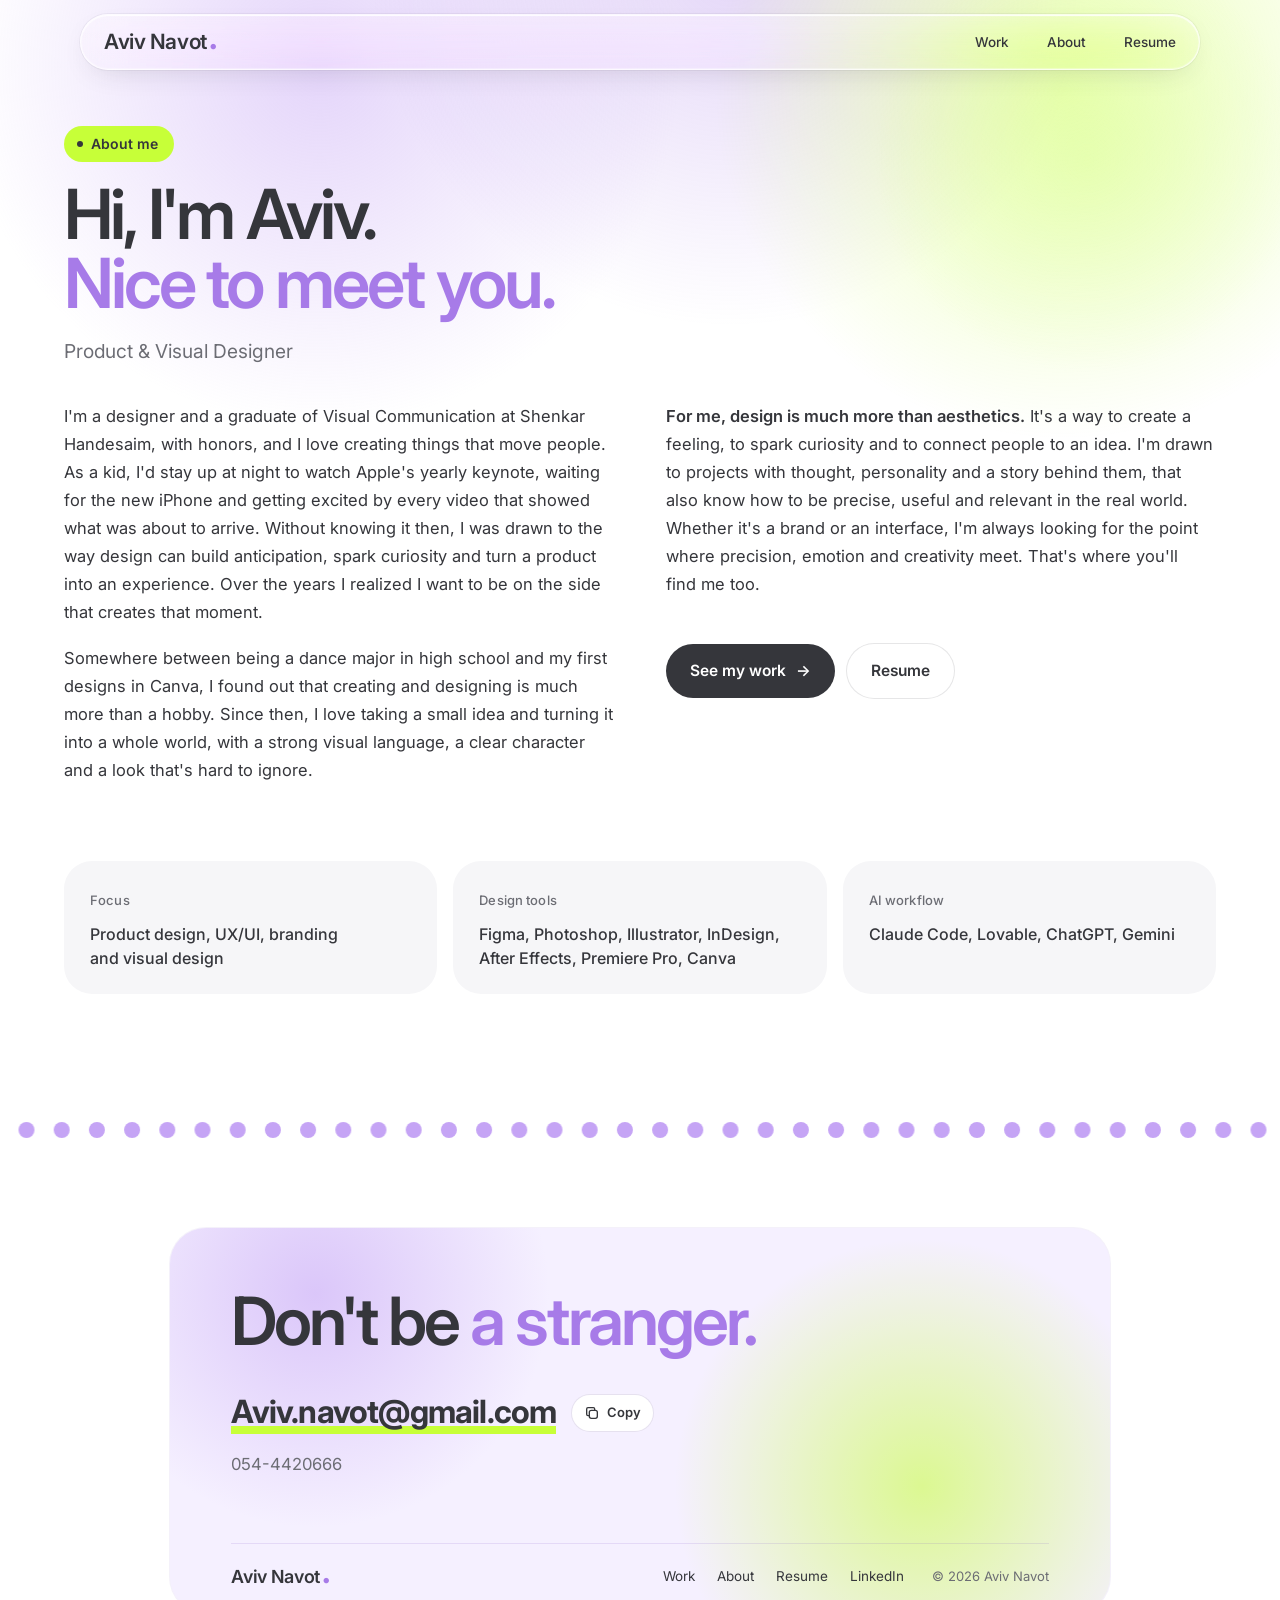
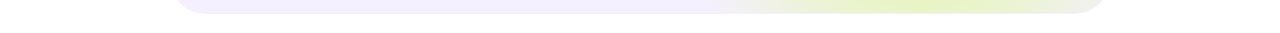
==== commit 7b9aa6d3: "Add Microsoft Clarity tracking to all pages Co-Authored-By: Claude Opus 5.5 <noreply@anthropic.com> " ====
--- a/about.html
+++ b/about.html
@@ -14,6 +14,14 @@
 <link rel="icon" href="favicon.svg" type="image/svg+xml">
 <link rel="icon" href="favicon-32.png" sizes="32x32" type="image/png">
 <link rel="apple-touch-icon" href="apple-touch-icon.png">
+  <!-- Microsoft Clarity -->
+  <script type="text/javascript">
+    (function(c,l,a,r,i,t,y){
+        c[a]=c[a]||function(){(c[a].q=c[a].q||[]).push(arguments)};
+        t=l.createElement(r);t.async=1;t.src="https://www.clarity.ms/tag/"+i;
+        y=l.getElementsByTagName(r)[0];y.parentNode.insertBefore(t,y);
+    })(window, document, "clarity", "script", "z78thpeewr");
+  </script>
 </head>
 <body class="cs about" data-title-en="About — Aviv Navot">
 
--- a/css/home.css
+++ b/css/home.css
@@ -116,7 +116,15 @@
 .hm-phone.k-a{ width:calc(24 * var(--u)); left:calc(50% - 27 * var(--u)); top:calc(50% - 21.65 * var(--u)); rotate:-14deg; z-index:2; animation:hmAir 6s ease-in-out infinite; }
 .hm-phone.k-b{ width:calc(24 * var(--u)); left:50%; top:calc(50% - 27.65 * var(--u)); rotate:11deg; z-index:3; animation:hmAir 6s ease-in-out infinite -3s; }
 @keyframes hmAir{ 0%,100%{ transform:translateY(0); } 50%{ transform:translateY(-12px); } }
-@media (prefers-reduced-motion: reduce){ .hm-phone.k-a, .hm-phone.k-b{ animation:none; } }
+/* Blume & Co: the logo shifts right and the tracking screen floats beside it */
+.hm-blume{ container-type:size; --u:min(1cqw, 1.4cqh); }
+.hm-media.hm-blume > img{
+  position:absolute; top:0; right:-12%; width:auto; height:100%; aspect-ratio:1600/1131;
+  -webkit-mask-image:linear-gradient(90deg, transparent 0, #000 26%); mask-image:linear-gradient(90deg, transparent 0, #000 26%);
+}
+.hm-blume .hm-phone::after{ filter:drop-shadow(0 28px 28px rgba(30,2,14,.45)); }
+.hm-phone.b-t{ width:calc(25 * var(--u)); left:calc(50% - 42 * var(--u)); top:calc(50% - 25.5 * var(--u)); z-index:3; animation:hmAir 6s ease-in-out infinite; }
+@media (prefers-reduced-motion: reduce){ .hm-phone.k-a, .hm-phone.k-b, .hm-phone.b-t{ animation:none; } }
 
 /* ---------- mobile ---------- */
 @media (max-width:820px){
